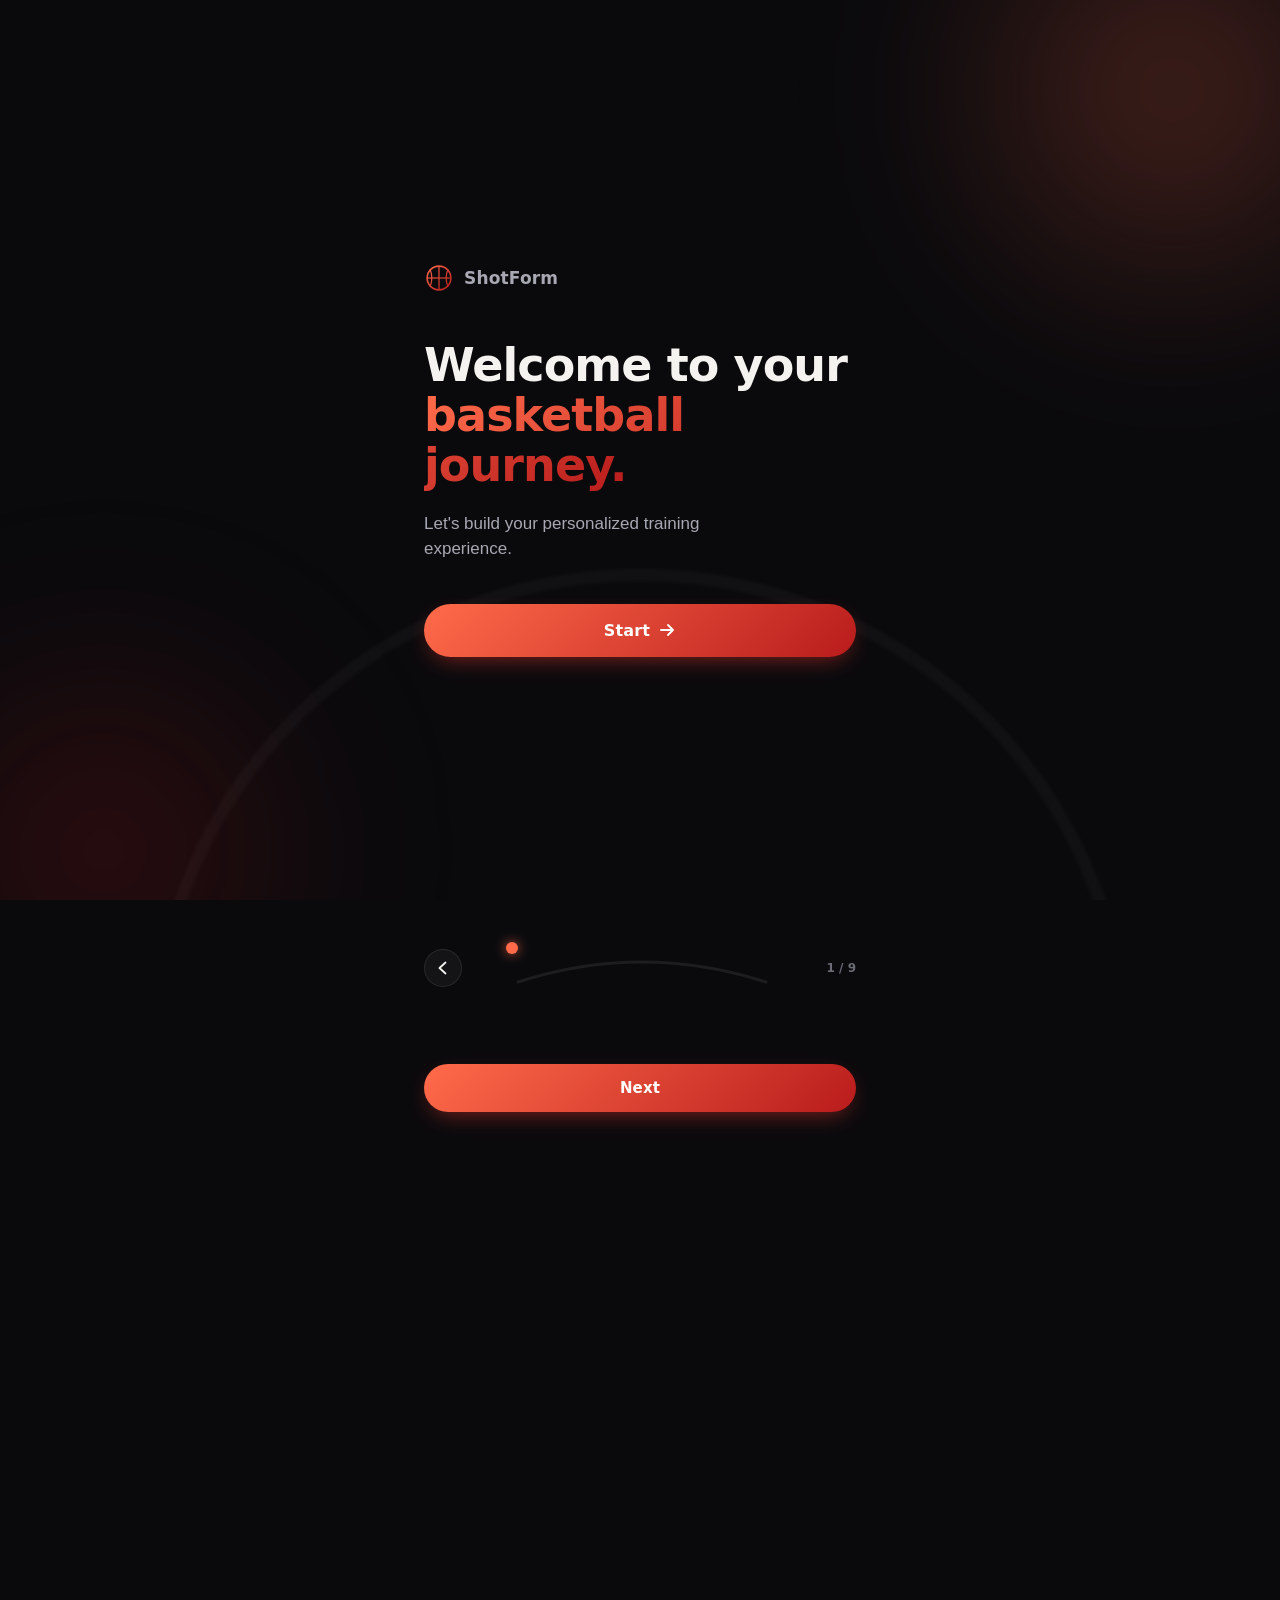
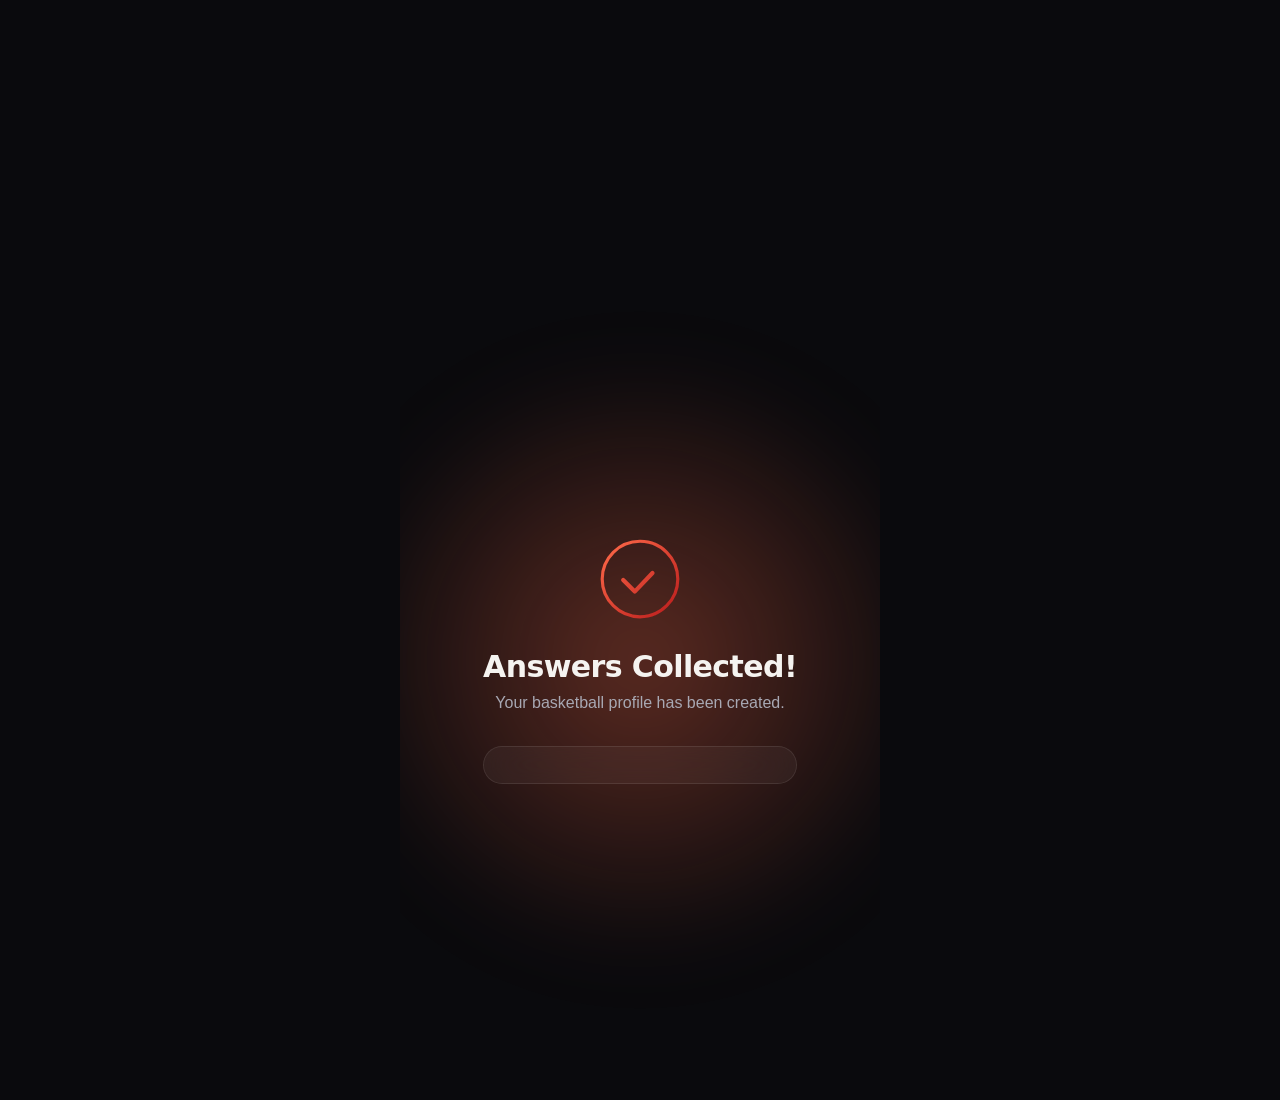
==== index.html @ 910b42f4 "Update index.html" ====
<!DOCTYPE html>
<html lang="en">
<head>
  <meta charset="UTF-8" />
  <meta name="viewport" content="width=device-width, initial-scale=1.0, viewport-fit=cover, maximum-scale=1" />
  <title>ShotForm — Basketball Training Onboarding</title>
  <meta name="description" content="Build your personalized basketball training profile." />

  <!-- PWA -->
  <meta name="theme-color" content="#0A0A0D" />
  <meta name="apple-mobile-web-app-capable" content="yes" />
  <meta name="apple-mobile-web-app-status-bar-style" content="black-translucent" />
  <meta name="apple-mobile-web-app-title" content="ShotForm" />
  <link rel="manifest" href="manifest.json" />
  <link rel="apple-touch-icon" href="assets/icon-192.png" />
  <link rel="icon" href="assets/icon-192.png" />

  <link rel="stylesheet" href="styles.css" />
</head>
<body>

  <!-- Ambient animated gradient backdrop, sits behind everything -->
  <div class="backdrop" aria-hidden="true">
    <div class="glow glow--one"></div>
    <div class="glow glow--two"></div>
    <div class="court-lines"></div>
  </div>

  <!-- Initial load animation -->
  <div id="loader" class="loader" role="status" aria-label="Loading">
    <svg class="loader__ball" viewBox="0 0 48 48" fill="none" xmlns="http://www.w3.org/2000/svg">
      <circle cx="24" cy="24" r="20" stroke="url(#loaderGrad)" stroke-width="3"/>
      <path d="M4 24H44" stroke="url(#loaderGrad)" stroke-width="2.5"/>
      <path d="M24 4V44" stroke="url(#loaderGrad)" stroke-width="2.5"/>
      <path d="M8 10C13 15 13 33 8 38" stroke="url(#loaderGrad)" stroke-width="2.5"/>
      <path d="M40 10C35 15 35 33 40 38" stroke="url(#loaderGrad)" stroke-width="2.5"/>
      <defs>
        <linearGradient id="loaderGrad" x1="4" y1="4" x2="44" y2="44" gradientUnits="userSpaceOnUse">
          <stop stop-color="#FF6B4A"/>
          <stop offset="1" stop-color="#B91C1C"/>
        </linearGradient>
      </defs>
    </svg>
  </div>

  <main id="app" class="app" aria-live="polite">

    <!-- ============ SCREEN: WELCOME ============ -->
    <section id="screen-welcome" class="screen screen--welcome is-active" data-screen>
      <div class="screen__inner">
      <div class="welcome__content">
        <div class="brand">
          <span class="brand__mark" aria-hidden="true">
            <svg viewBox="0 0 48 48" fill="none" xmlns="http://www.w3.org/2000/svg">
              <circle cx="24" cy="24" r="19" stroke="url(#brandGrad)" stroke-width="2.5"/>
              <path d="M5 24H43" stroke="url(#brandGrad)" stroke-width="2"/>
              <path d="M24 5V43" stroke="url(#brandGrad)" stroke-width="2"/>
              <path d="M9 10.5C13.5 15.5 13.5 32.5 9 37.5" stroke="url(#brandGrad)" stroke-width="2"/>
              <path d="M39 10.5C34.5 15.5 34.5 32.5 39 37.5" stroke="url(#brandGrad)" stroke-width="2"/>
              <defs>
                <linearGradient id="brandGrad" x1="5" y1="5" x2="43" y2="43" gradientUnits="userSpaceOnUse">
                  <stop stop-color="#FF6B4A"/>
                  <stop offset="1" stop-color="#B91C1C"/>
                </linearGradient>
              </defs>
            </svg>
          </span>
          <span class="brand__name">ShotForm</span>
        </div>

        <h1 class="welcome__title" tabindex="-1">
          Welcome to your<br /><span class="text-gradient">basketball journey.</span>
        </h1>
        <p class="welcome__subtitle">
          Let's build your personalized training experience.
        </p>

        <button id="btn-start" class="btn btn--primary btn--large" type="button">
          <span>Start</span>
          <svg width="18" height="18" viewBox="0 0 18 18" fill="none" aria-hidden="true">
            <path d="M3 9H15M15 9L10 4M15 9L10 14" stroke="currentColor" stroke-width="1.8" stroke-linecap="round" stroke-linejoin="round"/>
          </svg>
        </button>
      </div>
      </div>
    </section>

    <!-- ============ SCREEN: QUIZ ============ -->
    <section id="screen-quiz" class="screen screen--quiz" data-screen hidden>
      <div class="screen__inner">

      <header class="quiz__header">
        <button id="btn-back" class="icon-btn" type="button" aria-label="Go back">
          <svg width="20" height="20" viewBox="0 0 20 20" fill="none" aria-hidden="true">
            <path d="M12.5 15.5L6.5 10L12.5 4.5" stroke="currentColor" stroke-width="1.8" stroke-linecap="round" stroke-linejoin="round"/>
          </svg>
        </button>

        <!-- Signature progress element: shot-arc trajectory that fills as you advance -->
        <div class="arc-progress" aria-hidden="true">
          <svg viewBox="0 0 260 40" class="arc-progress__svg">
            <path id="arcTrack" d="M6 34 Q130 -6 254 34" fill="none" stroke="rgba(255,255,255,0.08)" stroke-width="3" stroke-linecap="round"/>
            <path id="arcFill" d="M6 34 Q130 -6 254 34" fill="none" stroke="url(#arcGrad)" stroke-width="3" stroke-linecap="round"/>
            <circle id="arcBall" r="6" fill="url(#arcGrad)"/>
            <defs>
              <linearGradient id="arcGrad" x1="0" y1="0" x2="260" y2="0" gradientUnits="userSpaceOnUse">
                <stop stop-color="#FF6B4A"/>
                <stop offset="1" stop-color="#B91C1C"/>
              </linearGradient>
            </defs>
          </svg>
        </div>

        <span id="progress-label" class="quiz__step-label">1 / 9</span>
      </header>

      <div id="quiz-body" class="quiz__body">
        <!-- Questions are rendered here by script.js -->
      </div>

      <footer class="quiz__footer">
        <p id="error-message" class="error-message" role="alert" hidden></p>
        <button id="btn-next" class="btn btn--primary btn--full" type="button">
          <span>Next</span>
        </button>
      </footer>
      </div>
    </section>

    <!-- ============ SCREEN: COMPLETE ============ -->
    <section id="screen-complete" class="screen screen--complete" data-screen hidden>
      <div class="complete__glow" aria-hidden="true"></div>
      <canvas id="confetti-canvas" class="confetti-canvas" aria-hidden="true"></canvas>

      <div class="screen__inner screen__inner--center">
      <div class="complete__content">
        <div class="check-wrap">
          <svg class="check-svg" viewBox="0 0 80 80" fill="none" xmlns="http://www.w3.org/2000/svg">
            <circle class="check-circle" cx="40" cy="40" r="36" stroke="url(#checkGrad)" stroke-width="3"/>
            <path class="check-mark" d="M24 41L35 52L57 29" stroke="url(#checkGrad)" stroke-width="4" stroke-linecap="round" stroke-linejoin="round"/>
            <defs>
              <linearGradient id="checkGrad" x1="4" y1="4" x2="76" y2="76" gradientUnits="userSpaceOnUse">
                <stop stop-color="#FF6B4A"/>
                <stop offset="1" stop-color="#B91C1C"/>
              </linearGradient>
            </defs>
          </svg>
        </div>

        <h1 class="complete__title" tabindex="-1">Answers Collected!</h1>
        <p class="complete__subtitle">Your basketball profile has been created.</p>

        <div id="profile-summary" class="profile-summary"></div>
      </div>
      </div>
    </section>

  </main>

  <script src="script.js"></script>
</body>
</html>
---- styles.css ----
/* ==========================================================================
   SHOTFORM — DESIGN TOKENS
   ========================================================================== */
:root {
  /* Color */
  --bg: #0A0A0D;
  --bg-elevated: #131316;
  --surface: rgba(255, 255, 255, 0.045);
  --surface-strong: rgba(255, 255, 255, 0.08);
  --border: rgba(255, 255, 255, 0.09);
  --border-strong: rgba(255, 255, 255, 0.16);

  --ember: #FF6B4A;
  --ember-deep: #B91C1C;
  --ember-bright: #FF3B30;
  --court: #E8A33D;

  --text-primary: #F5F3F0;
  --text-secondary: #A8A8B3;
  --text-tertiary: #6C6C76;

  --danger: #FF6B6B;
  --success: #3DDC97;

  --grad-ember: linear-gradient(135deg, var(--ember) 0%, var(--ember-deep) 100%);
  --grad-ember-soft: linear-gradient(135deg, rgba(255,107,74,0.18) 0%, rgba(185,28,28,0.12) 100%);

  /* Type */
  --font-display: "Sora", "Avenir Next", "Segoe UI", system-ui, -apple-system, sans-serif;
  --font-body: -apple-system, BlinkMacSystemFont, "Segoe UI", Roboto, Helvetica, Arial, sans-serif;

  /* Layout */
  --radius-sm: 12px;
  --radius-md: 18px;
  --radius-lg: 26px;
  --radius-full: 999px;
  --max-width: 480px;

  /* Motion */
  --ease-out: cubic-bezier(0.16, 1, 0.3, 1);
  --ease-in-out: cubic-bezier(0.65, 0, 0.35, 1);
  --dur-fast: 180ms;
  --dur-med: 360ms;
  --dur-slow: 620ms;
}

@font-face {
  font-family: "Sora";
  src: local("Sora");
  font-display: swap;
}

/* ==========================================================================
   RESET
   ========================================================================== */
* { margin: 0; padding: 0; box-sizing: border-box; -webkit-tap-highlight-color: transparent; }

html, body {
  height: 100%;
  overscroll-behavior-y: none;
}

body {
  background: var(--bg);
  color: var(--text-primary);
  font-family: var(--font-body);
  min-height: 100vh;
  min-height: 100dvh;
  overflow-x: hidden;
  -webkit-font-smoothing: antialiased;
  text-rendering: optimizeLegibility;
}

button {
  font-family: inherit;
  border: none;
  background: none;
  color: inherit;
  cursor: pointer;
}

input, select, textarea {
  font-family: inherit;
  color: inherit;
}

h1, h2, h3 { font-family: var(--font-display); font-weight: 700; letter-spacing: -0.02em; }

::selection { background: var(--ember); color: #fff; }

:focus-visible {
  outline: 2px solid var(--ember);
  outline-offset: 3px;
  border-radius: 8px;
}

/* ==========================================================================
   AMBIENT BACKDROP
   ========================================================================== */
.backdrop {
  position: fixed;
  inset: 0;
  z-index: 0;
  overflow: hidden;
  pointer-events: none;
}

.glow {
  position: absolute;
  border-radius: 50%;
  filter: blur(90px);
  opacity: 0.55;
  will-change: transform;
}

.glow--one {
  width: 60vh;
  height: 60vh;
  top: -20vh;
  right: -18vh;
  background: radial-gradient(circle, rgba(255,107,74,0.55) 0%, rgba(255,107,74,0) 70%);
  animation: drift-one 16s var(--ease-in-out) infinite alternate;
}

.glow--two {
  width: 55vh;
  height: 55vh;
  bottom: -22vh;
  left: -16vh;
  background: radial-gradient(circle, rgba(185,28,28,0.5) 0%, rgba(185,28,28,0) 70%);
  animation: drift-two 19s var(--ease-in-out) infinite alternate;
}

@keyframes drift-one {
  from { transform: translate(0, 0) scale(1); }
  to   { transform: translate(-6%, 8%) scale(1.12); }
}
@keyframes drift-two {
  from { transform: translate(0, 0) scale(1); }
  to   { transform: translate(8%, -6%) scale(1.08); }
}

/* faint court arc line etched into the backdrop, for texture */
.court-lines {
  position: absolute;
  inset: 0;
  background:
    radial-gradient(circle at 50% 118%, transparent 0%, transparent 38.5%, rgba(255,255,255,0.05) 39%, rgba(255,255,255,0.05) 39.6%, transparent 40%);
  opacity: 0.6;
}

@media (prefers-reduced-motion: reduce) {
  .glow--one, .glow--two { animation: none; }
}

/* ==========================================================================
   LOADER
   ========================================================================== */
.loader {
  position: fixed;
  inset: 0;
  z-index: 100;
  display: flex;
  align-items: center;
  justify-content: center;
  background: var(--bg);
  transition: opacity var(--dur-slow) var(--ease-out), visibility var(--dur-slow);
}

.loader.is-hidden {
  opacity: 0;
  visibility: hidden;
  pointer-events: none;
}

.loader__ball {
  width: 44px;
  height: 44px;
  animation: spin-bounce 1.1s var(--ease-in-out) infinite;
}

@keyframes spin-bounce {
  0%   { transform: rotate(0deg) scale(1); }
  50%  { transform: rotate(180deg) scale(0.85); }
  100% { transform: rotate(360deg) scale(1); }
}

/* ==========================================================================
   APP SHELL / SCREENS
   ========================================================================== */
.app {
  position: relative;
  z-index: 1;
  min-height: 100vh;
  min-height: 100dvh;
  display: flex;
  flex-direction: column;
}

.screen {
  min-height: 100vh;
  min-height: 100dvh;
  width: 100%;
  max-width: var(--max-width);
  margin: 0 auto;
  display: flex;
  flex-direction: column;
  padding: max(28px, env(safe-area-inset-top)) 24px max(28px, env(safe-area-inset-bottom));
}

/* ==========================================================================
   WELCOME SCREEN
   ========================================================================== */
.screen--welcome {
  justify-content: center;
  align-items: stretch;
}

.welcome__content {
  display: flex;
  flex-direction: column;
  align-items: flex-start;
  gap: 18px;
}

.brand {
  display: flex;
  align-items: center;
  gap: 10px;
  margin-bottom: 28px;
  opacity: 0;
  animation: fade-in-up var(--dur-slow) var(--ease-out) 80ms forwards;
}

.brand__mark { width: 30px; height: 30px; display: block; }
.brand__mark svg { width: 100%; height: 100%; }

.brand__name {
  font-family: var(--font-display);
  font-weight: 700;
  font-size: 17px;
  letter-spacing: 0.01em;
  color: var(--text-secondary);
}

.welcome__title {
  font-size: clamp(34px, 9vw, 46px);
  line-height: 1.08;
  opacity: 0;
  animation: fade-in-up var(--dur-slow) var(--ease-out) 220ms forwards;
}

.text-gradient {
  background: var(--grad-ember);
  -webkit-background-clip: text;
  background-clip: text;
  color: transparent;
}

.welcome__subtitle {
  font-size: 17px;
  line-height: 1.5;
  color: var(--text-secondary);
  max-width: 34ch;
  opacity: 0;
  animation: fade-in-up var(--dur-slow) var(--ease-out) 380ms forwards;
}

.welcome__content .btn--large {
  margin-top: 22px;
  opacity: 0;
  animation: slide-up-in var(--dur-slow) var(--ease-out) 560ms forwards;
}

@keyframes fade-in-up {
  from { opacity: 0; transform: translateY(14px); }
  to   { opacity: 1; transform: translateY(0); }
}

@keyframes slide-up-in {
  from { opacity: 0; transform: translateY(28px); }
  to   { opacity: 1; transform: translateY(0); }
}

/* ==========================================================================
   BUTTONS
   ========================================================================== */
.btn {
  display: inline-flex;
  align-items: center;
  justify-content: center;
  gap: 8px;
  font-family: var(--font-display);
  font-weight: 600;
  font-size: 15px;
  letter-spacing: 0.01em;
  padding: 15px 22px;
  border-radius: var(--radius-full);
  transition: transform var(--dur-fast) var(--ease-out), box-shadow var(--dur-fast) var(--ease-out), opacity var(--dur-fast);
  user-select: none;
  -webkit-user-select: none;
}

.btn:active { transform: scale(0.96); }

.btn--primary {
  background: var(--grad-ember);
  color: #fff;
  box-shadow: 0 8px 24px -8px rgba(255, 59, 48, 0.55);
}

.btn--primary:hover { box-shadow: 0 10px 30px -6px rgba(255, 59, 48, 0.7); }

.btn--primary:disabled {
  opacity: 0.4;
  box-shadow: none;
  pointer-events: none;
}

.btn--large { width: 100%; padding: 17px 24px; font-size: 16px; }
.btn--full { width: 100%; }

.icon-btn {
  width: 38px;
  height: 38px;
  border-radius: var(--radius-full);
  background: var(--surface);
  border: 1px solid var(--border);
  display: flex;
  align-items: center;
  justify-content: center;
  color: var(--text-primary);
  transition: background var(--dur-fast), transform var(--dur-fast), opacity var(--dur-fast);
  flex-shrink: 0;
}

.icon-btn:active { transform: scale(0.9); }
.icon-btn:hover { background: var(--surface-strong); }

.icon-btn:disabled { opacity: 0; pointer-events: none; }

/* ==========================================================================
   QUIZ HEADER + SIGNATURE ARC PROGRESS
   ========================================================================== */
.quiz__header {
  display: flex;
  align-items: center;
  gap: 14px;
  margin-bottom: 8px;
}

.arc-progress { flex: 1; height: 40px; }
.arc-progress__svg { width: 100%; height: 100%; overflow: visible; }

#arcFill {
  stroke-dasharray: 300;
  stroke-dashoffset: 300;
  transition: stroke-dashoffset var(--dur-slow) var(--ease-in-out);
}

#arcBall {
  transition: transform var(--dur-slow) var(--ease-in-out);
  filter: drop-shadow(0 0 6px rgba(255, 107, 74, 0.8));
}

.quiz__step-label {
  font-family: var(--font-display);
  font-size: 12px;
  font-weight: 600;
  color: var(--text-tertiary);
  white-space: nowrap;
  min-width: 34px;
  text-align: right;
}

/* ==========================================================================
   QUIZ BODY / QUESTIONS
   ========================================================================== */
.quiz__body {
  flex: 1;
  display: flex;
  flex-direction: column;
  justify-content: center;
  padding: 20px 0 40px;
  position: relative;
}

.question {
  display: flex;
  flex-direction: column;
  gap: 22px;
}

.question.is-entering { animation: q-in var(--dur-med) var(--ease-out) forwards; }
.question.is-leaving-back { animation: q-out-right var(--dur-fast) var(--ease-in-out) forwards; }
.question.is-leaving-forward { animation: q-out-left var(--dur-fast) var(--ease-in-out) forwards; }
.question.is-entering-back { animation: q-in-back var(--dur-med) var(--ease-out) forwards; }

@keyframes q-in {
  from { opacity: 0; transform: translateX(28px); }
  to   { opacity: 1; transform: translateX(0); }
}
@keyframes q-in-back {
  from { opacity: 0; transform: translateX(-28px); }
  to   { opacity: 1; transform: translateX(0); }
}
@keyframes q-out-left {
  from { opacity: 1; transform: translateX(0); }
  to   { opacity: 0; transform: translateX(-28px); }
}
@keyframes q-out-right {
  from { opacity: 1; transform: translateX(0); }
  to   { opacity: 0; transform: translateX(28px); }
}

.question__eyebrow {
  font-family: var(--font-display);
  font-size: 12px;
  font-weight: 700;
  letter-spacing: 0.12em;
  text-transform: uppercase;
  color: var(--ember);
}

.question__title {
  font-size: clamp(24px, 6.5vw, 30px);
  line-height: 1.18;
}

.question__hint {
  font-size: 14px;
  color: var(--text-tertiary);
  margin-top: -12px;
}

/* ==========================================================================
   GLASS INPUT CARDS
   ========================================================================== */
.field {
  background: var(--surface);
  border: 1px solid var(--border);
  backdrop-filter: blur(20px);
  -webkit-backdrop-filter: blur(20px);
  border-radius: var(--radius-md);
  padding: 4px;
  transition: border-color var(--dur-fast), background var(--dur-fast);
}

.field:focus-within {
  border-color: var(--ember);
  background: var(--surface-strong);
}

.field input[type="text"],
.field input[type="number"] {
  width: 100%;
  background: transparent;
  border: none;
  outline: none;
  padding: 16px 16px;
  font-size: 18px;
  font-family: var(--font-display);
  font-weight: 600;
  color: var(--text-primary);
}

.field input::placeholder { color: var(--text-tertiary); font-weight: 500; }

/* Compound field (height ft/in, weight number+unit) */
.field-row { display: flex; gap: 12px; }
.field-row .field { flex: 1; }

.field-row .field input { text-align: center; }

.field__suffix {
  display: flex;
  align-items: center;
  justify-content: center;
  color: var(--text-tertiary);
  font-size: 13px;
  padding-right: 14px;
  font-weight: 600;
}

.field--with-suffix { display: flex; align-items: center; }
.field--with-suffix input { flex: 1; }

/* Unit toggle (lbs / kg) */
.toggle-group {
  display: flex;
  background: var(--surface);
  border: 1px solid var(--border);
  border-radius: var(--radius-full);
  padding: 4px;
  gap: 4px;
}

.toggle-group__opt {
  flex: 1;
  text-align: center;
  padding: 10px 14px;
  border-radius: var(--radius-full);
  font-size: 14px;
  font-weight: 600;
  font-family: var(--font-display);
  color: var(--text-secondary);
  transition: background var(--dur-fast), color var(--dur-fast);
}

.toggle-group__opt.is-active {
  background: var(--grad-ember);
  color: #fff;
}

/* ==========================================================================
   OPTION GRID (single / multi select choice buttons)
   ========================================================================== */
.option-grid {
  display: grid;
  grid-template-columns: repeat(2, 1fr);
  gap: 10px;
}

.option-grid.is-list { grid-template-columns: 1fr; }

.option {
  position: relative;
  display: flex;
  align-items: center;
  justify-content: space-between;
  gap: 10px;
  background: var(--surface);
  border: 1px solid var(--border);
  backdrop-filter: blur(20px);
  -webkit-backdrop-filter: blur(20px);
  border-radius: var(--radius-sm);
  padding: 15px 16px;
  font-size: 15px;
  font-weight: 600;
  font-family: var(--font-display);
  color: var(--text-primary);
  text-align: left;
  transition: transform var(--dur-fast) var(--ease-out), border-color var(--dur-fast), background var(--dur-fast);
}

.option:active { transform: scale(0.97); }

.option.is-selected {
  border-color: var(--ember);
  background: var(--grad-ember-soft);
}

.option__check {
  width: 20px;
  height: 20px;
  border-radius: 6px;
  border: 1.5px solid var(--border-strong);
  flex-shrink: 0;
  display: flex;
  align-items: center;
  justify-content: center;
  transition: border-color var(--dur-fast), background var(--dur-fast);
}

.option.is-selected .option__check {
  background: var(--grad-ember);
  border-color: transparent;
}

.option__check svg {
  width: 12px;
  height: 12px;
  opacity: 0;
  transform: scale(0.5);
  transition: opacity var(--dur-fast), transform var(--dur-fast);
}

.option.is-selected .option__check svg { opacity: 1; transform: scale(1); }

/* radio-style circular check for single-select */
.option-grid.is-radio .option__check { border-radius: var(--radius-full); }

/* Days-of-week calendar picker */
.days-grid {
  display: grid;
  grid-template-columns: repeat(7, 1fr);
  gap: 8px;
}

.day-pill {
  aspect-ratio: 1;
  display: flex;
  align-items: center;
  justify-content: center;
  flex-direction: column;
  gap: 2px;
  background: var(--surface);
  border: 1px solid var(--border);
  border-radius: var(--radius-sm);
  font-family: var(--font-display);
  font-weight: 700;
  font-size: 13px;
  color: var(--text-secondary);
  transition: transform var(--dur-fast) var(--ease-out), border-color var(--dur-fast), background var(--dur-fast), color var(--dur-fast);
}

.day-pill:active { transform: scale(0.92); }

.day-pill.is-selected {
  background: var(--grad-ember);
  border-color: transparent;
  color: #fff;
}

.day-pill__dot {
  width: 4px;
  height: 4px;
  border-radius: 50%;
  background: currentColor;
  opacity: 0.5;
}

.day-pill.is-selected .day-pill__dot { opacity: 1; }

/* ==========================================================================
   FOOTER / ERRORS
   ========================================================================== */
.quiz__footer {
  padding-top: 8px;
  display: flex;
  flex-direction: column;
  gap: 12px;
}

.error-message {
  color: var(--danger);
  font-size: 13.5px;
  font-weight: 600;
  text-align: center;
  animation: shake 320ms var(--ease-in-out);
}

@keyframes shake {
  0%, 100% { transform: translateX(0); }
  20% { transform: translateX(-6px); }
  40% { transform: translateX(6px); }
  60% { transform: translateX(-4px); }
  80% { transform: translateX(4px); }
}

/* ==========================================================================
   COMPLETE SCREEN
   ========================================================================== */
.screen--complete {
  justify-content: center;
  align-items: center;
  text-align: center;
  position: relative;
  overflow: hidden;
}

.complete__glow {
  position: absolute;
  width: 70vh;
  height: 70vh;
  border-radius: 50%;
  background: radial-gradient(circle, rgba(255,107,74,0.35) 0%, rgba(255,107,74,0) 68%);
  filter: blur(40px);
  animation: pulse-glow 2.6s var(--ease-in-out) infinite;
  pointer-events: none;
}

@keyframes pulse-glow {
  0%, 100% { transform: scale(1); opacity: 0.7; }
  50% { transform: scale(1.15); opacity: 1; }
}

.confetti-canvas {
  position: absolute;
  inset: 0;
  width: 100%;
  height: 100%;
  pointer-events: none;
}

.complete__content {
  position: relative;
  z-index: 2;
  display: flex;
  flex-direction: column;
  align-items: center;
  gap: 10px;
  max-width: 380px;
}

.check-wrap { margin-bottom: 14px; }

.check-svg { width: 84px; height: 84px; }

.check-circle {
  stroke-dasharray: 226;
  stroke-dashoffset: 226;
  animation: draw-circle 700ms var(--ease-out) forwards;
}

.check-mark {
  stroke-dasharray: 40;
  stroke-dashoffset: 40;
  animation: draw-check 420ms var(--ease-out) 620ms forwards;
}

@keyframes draw-circle {
  to { stroke-dashoffset: 0; }
}
@keyframes draw-check {
  to { stroke-dashoffset: 0; }
}

.complete__title {
  font-size: 30px;
  opacity: 0;
  animation: fade-in-up var(--dur-med) var(--ease-out) 900ms forwards;
}

.complete__subtitle {
  font-size: 16px;
  color: var(--text-secondary);
  opacity: 0;
  animation: fade-in-up var(--dur-med) var(--ease-out) 1020ms forwards;
}

.profile-summary {
  margin-top: 24px;
  width: 100%;
  background: var(--surface);
  border: 1px solid var(--border);
  backdrop-filter: blur(20px);
  -webkit-backdrop-filter: blur(20px);
  border-radius: var(--radius-lg);
  padding: 18px 20px;
  display: flex;
  flex-direction: column;
  gap: 10px;
  text-align: left;
  opacity: 0;
  animation: fade-in-up var(--dur-med) var(--ease-out) 1140ms forwards;
}

.profile-summary__row {
  display: flex;
  justify-content: space-between;
  align-items: baseline;
  gap: 12px;
  font-size: 13.5px;
  padding: 6px 0;
  border-bottom: 1px solid var(--border);
}

.profile-summary__row:last-child { border-bottom: none; }

.profile-summary__label {
  color: var(--text-tertiary);
  font-weight: 600;
  flex-shrink: 0;
}

.profile-summary__value {
  color: var(--text-primary);
  font-weight: 600;
  text-align: right;
}

/* ==========================================================================
   RESPONSIVE
   ========================================================================== */
@media (min-width: 560px) {
  .screen { padding-top: 48px; }
  .welcome__content { gap: 20px; }
}

@media (max-height: 680px) {
  .quiz__body { padding: 12px 0 24px; }
  .question { gap: 16px; }
}

@media (prefers-reduced-motion: reduce) {
  *, *::before, *::after {
    animation-duration: 0.001ms !important;
    animation-iteration-count: 1 !important;
    transition-duration: 0.001ms !important;
  }
}
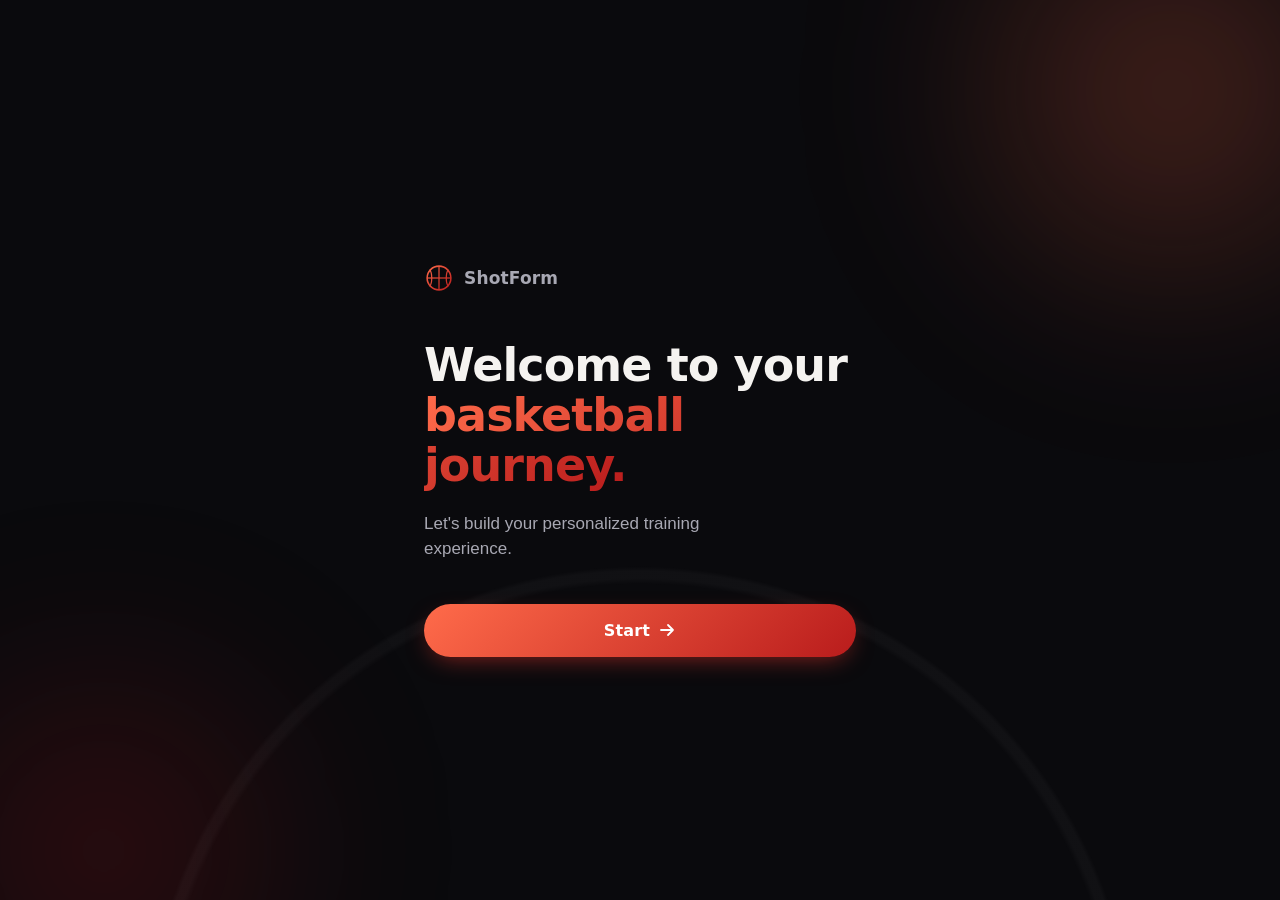
==== commit 58d817f6: "Update index.html" ====
--- a/index.html
+++ b/index.html
@@ -3,7 +3,7 @@
 <head>
   <meta charset="UTF-8" />
   <meta name="viewport" content="width=device-width, initial-scale=1.0, viewport-fit=cover, maximum-scale=1" />
-  <title>ShotForm — Basketball Training Onboarding</title>
+  <title>Elevate - Onboarding</title>
   <meta name="description" content="Build your personalized basketball training profile." />
 
   <!-- PWA -->
--- a/styles.css
+++ b/styles.css
@@ -57,16 +57,16 @@
 
 html, body {
   height: 100%;
-  overscroll-behavior-y: none;
+  overflow: hidden;
+  overscroll-behavior: none;
 }
 
 body {
   background: var(--bg);
   color: var(--text-primary);
   font-family: var(--font-body);
-  min-height: 100vh;
-  min-height: 100dvh;
-  overflow-x: hidden;
+  height: 100vh;
+  height: 100dvh;
   -webkit-font-smoothing: antialiased;
   text-rendering: optimizeLegibility;
 }
@@ -189,29 +189,71 @@
    APP SHELL / SCREENS
    ========================================================================== */
 .app {
-  position: relative;
+  position: fixed;
+  inset: 0;
   z-index: 1;
-  min-height: 100vh;
-  min-height: 100dvh;
+  overflow: hidden;
+}
+
+/* Each screen is a discrete, full-viewport page. Only the active one is
+   interactive; screens crossfade/slide between one another rather than the
+   document scrolling from one to the next. If a screen's own content is
+   taller than the viewport, that screen scrolls internally. */
+.screen {
+  position: absolute;
+  inset: 0;
+  overflow-y: auto;
+  -webkit-overflow-scrolling: touch;
   display: flex;
   flex-direction: column;
-}
-
-.screen {
-  min-height: 100vh;
-  min-height: 100dvh;
+  padding: max(28px, env(safe-area-inset-top)) 0 max(28px, env(safe-area-inset-bottom));
+  opacity: 0;
+  visibility: hidden;
+  pointer-events: none;
+}
+
+.screen.is-active {
+  opacity: 1;
+  visibility: visible;
+  pointer-events: auto;
+}
+
+.screen.is-page-entering { animation: page-in var(--dur-slow) var(--ease-out) forwards; }
+.screen.is-page-leaving { animation: page-out var(--dur-med) var(--ease-in-out) forwards; pointer-events: none; }
+
+@keyframes page-in {
+  from { opacity: 0; transform: translateY(16px) scale(0.99); }
+  to   { opacity: 1; transform: translateY(0) scale(1); }
+}
+@keyframes page-out {
+  from { opacity: 1; transform: translateY(0) scale(1); }
+  to   { opacity: 0; transform: translateY(-12px) scale(0.99); }
+}
+
+/* Centered, max-width column that holds each screen's actual content.
+   Kept separate from .screen so full-bleed decoration (confetti canvas,
+   completion glow) can still span the entire screen. */
+.screen__inner {
+  flex: 1;
+  display: flex;
+  flex-direction: column;
   width: 100%;
   max-width: var(--max-width);
+  min-height: 100%;
   margin: 0 auto;
-  display: flex;
-  flex-direction: column;
-  padding: max(28px, env(safe-area-inset-top)) 24px max(28px, env(safe-area-inset-bottom));
+  padding: 0 24px;
+}
+
+.screen__inner--center {
+  justify-content: center;
+  align-items: center;
+  text-align: center;
 }
 
 /* ==========================================================================
    WELCOME SCREEN
    ========================================================================== */
-.screen--welcome {
+.screen--welcome .screen__inner {
   justify-content: center;
   align-items: stretch;
 }
@@ -510,6 +552,104 @@
 .toggle-group__opt.is-active {
   background: var(--grad-ember);
   color: #fff;
+}
+
+/* ==========================================================================
+   SLIDER FIELD (e.g. age)
+   ========================================================================== */
+.slider-field {
+  display: flex;
+  flex-direction: column;
+  gap: 8px;
+  padding: 6px 2px 2px;
+}
+
+.slider-field__value {
+  font-family: var(--font-display);
+  font-weight: 700;
+  font-size: 58px;
+  line-height: 1;
+  text-align: center;
+  background: var(--grad-ember);
+  -webkit-background-clip: text;
+  background-clip: text;
+  color: transparent;
+  transition: transform var(--dur-fast) var(--ease-out);
+}
+
+.slider-field__value.is-pulsing { transform: scale(1.1); }
+
+.slider-field__track-wrap { padding: 18px 2px 4px; }
+
+input[type="range"].slider {
+  -webkit-appearance: none;
+  appearance: none;
+  width: 100%;
+  height: 8px;
+  border-radius: var(--radius-full);
+  background: linear-gradient(
+    to right,
+    var(--ember) 0%,
+    var(--ember) var(--fill, 50%),
+    var(--surface-strong) var(--fill, 50%),
+    var(--surface-strong) 100%
+  );
+  outline: none;
+  cursor: pointer;
+  touch-action: pan-y;
+}
+
+input[type="range"].slider:focus-visible {
+  outline: 2px solid var(--ember);
+  outline-offset: 6px;
+}
+
+input[type="range"].slider::-webkit-slider-thumb {
+  -webkit-appearance: none;
+  appearance: none;
+  width: 30px;
+  height: 30px;
+  border-radius: 50%;
+  background: var(--grad-ember);
+  border: 3px solid var(--bg);
+  box-shadow: 0 4px 16px -2px rgba(255, 59, 48, 0.65), 0 0 0 1px var(--border-strong);
+  transition: transform var(--dur-fast) var(--ease-out);
+}
+
+input[type="range"].slider::-webkit-slider-thumb:active { transform: scale(1.18); }
+
+input[type="range"].slider::-moz-range-track {
+  height: 8px;
+  border-radius: var(--radius-full);
+  background: var(--surface-strong);
+}
+
+input[type="range"].slider::-moz-range-progress {
+  height: 8px;
+  border-radius: var(--radius-full);
+  background: var(--grad-ember);
+}
+
+input[type="range"].slider::-moz-range-thumb {
+  width: 30px;
+  height: 30px;
+  border-radius: 50%;
+  background: var(--grad-ember);
+  border: 3px solid var(--bg);
+  box-shadow: 0 4px 16px -2px rgba(255, 59, 48, 0.65);
+  transition: transform var(--dur-fast) var(--ease-out);
+}
+
+input[type="range"].slider::-moz-range-thumb:active { transform: scale(1.18); }
+
+.slider-field__scale {
+  display: flex;
+  justify-content: space-between;
+  font-size: 12px;
+  font-weight: 700;
+  color: var(--text-tertiary);
+  font-family: var(--font-display);
+  padding: 0 1px;
 }
 
 /* ==========================================================================
@@ -652,10 +792,6 @@
    COMPLETE SCREEN
    ========================================================================== */
 .screen--complete {
-  justify-content: center;
-  align-items: center;
-  text-align: center;
-  position: relative;
   overflow: hidden;
 }
 
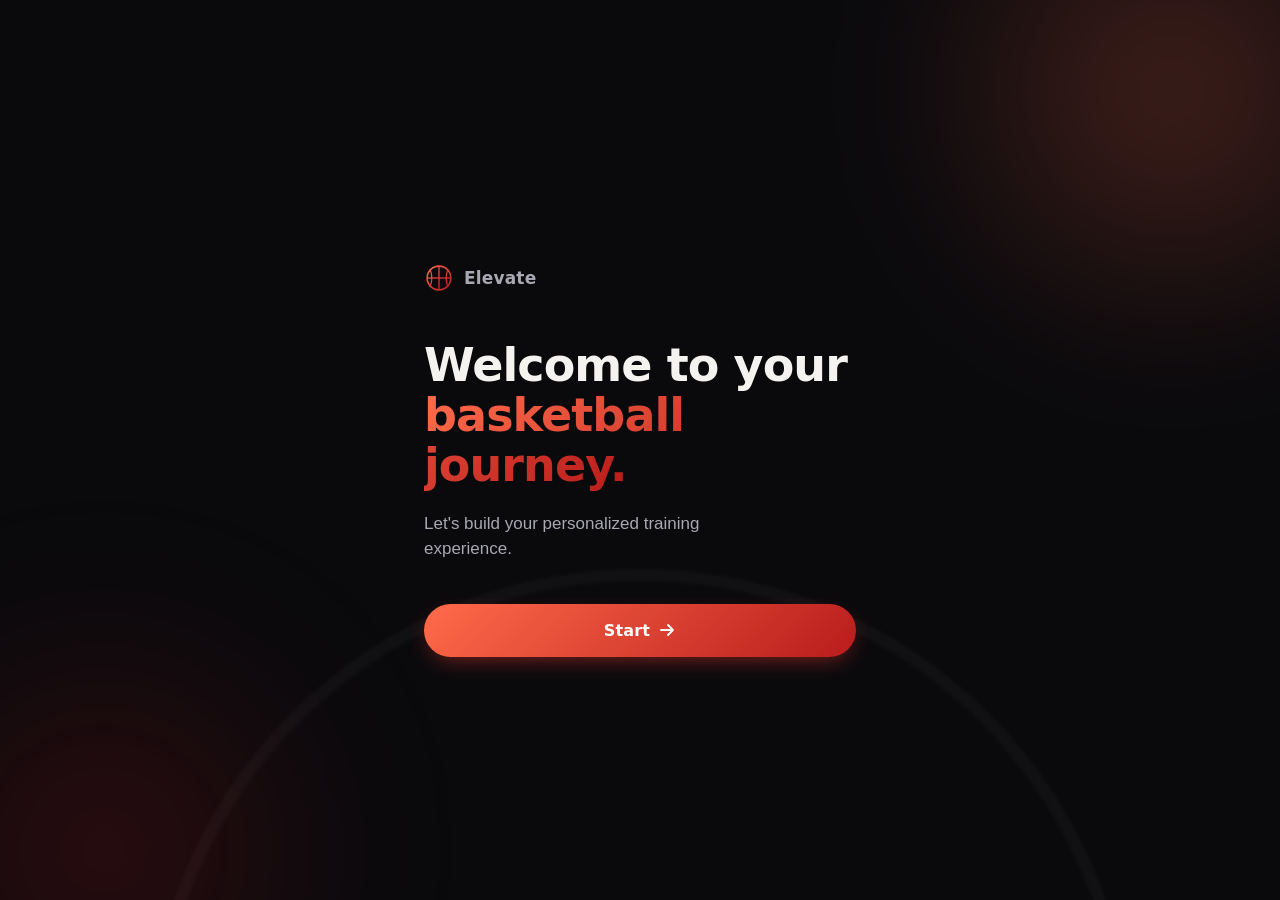
==== commit a9c6b47e: "Update index.html" ====
--- a/index.html
+++ b/index.html
@@ -10,10 +10,10 @@
   <meta name="theme-color" content="#0A0A0D" />
   <meta name="apple-mobile-web-app-capable" content="yes" />
   <meta name="apple-mobile-web-app-status-bar-style" content="black-translucent" />
-  <meta name="apple-mobile-web-app-title" content="ShotForm" />
+  <meta name="apple-mobile-web-app-title" content="Elevate" />
   <link rel="manifest" href="manifest.json" />
-  <link rel="apple-touch-icon" href="assets/icon-192.png" />
-  <link rel="icon" href="assets/icon-192.png" />
+  <link rel="apple-touch-icon" href="assets/Elevate Logo.png" />
+  <link rel="icon" href="assets/Elevate Logo.png" />
 
   <link rel="stylesheet" href="styles.css" />
 </head>
@@ -65,7 +65,7 @@
               </defs>
             </svg>
           </span>
-          <span class="brand__name">ShotForm</span>
+          <span class="brand__name">Elevate</span>
         </div>
 
         <h1 class="welcome__title" tabindex="-1">
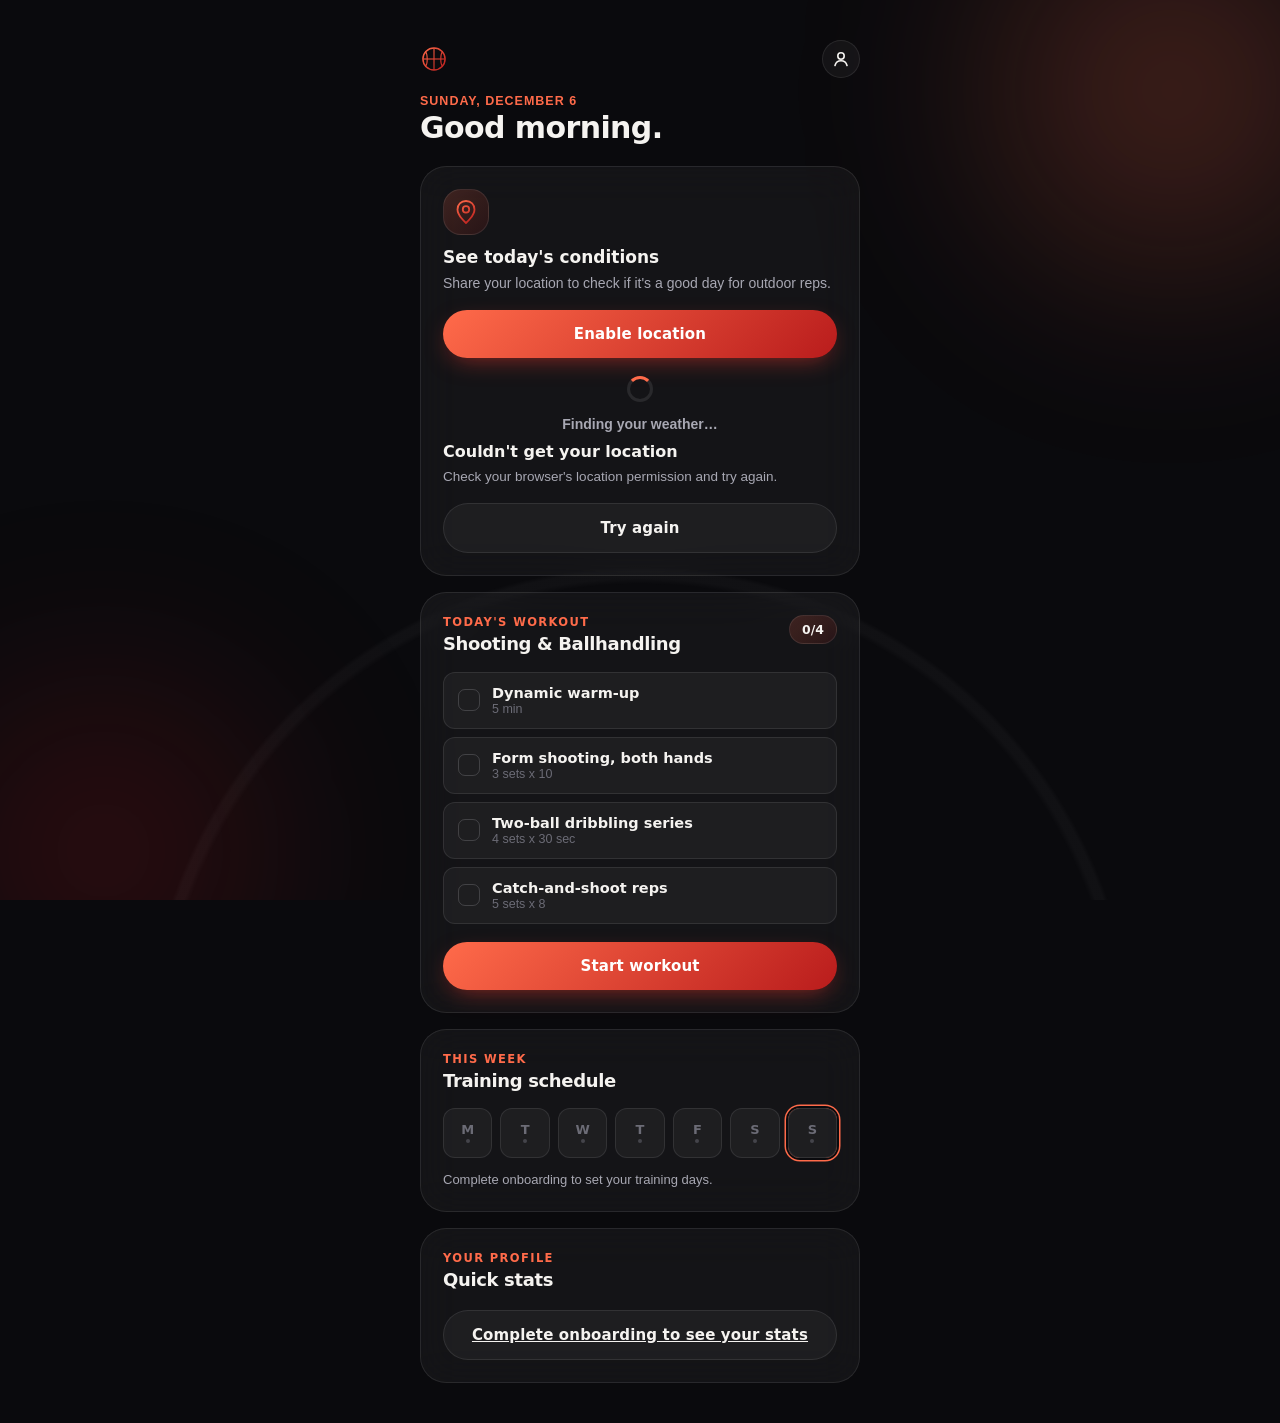
==== commit d715cd3d: "Add files via upload" ====
--- a/index.html
+++ b/index.html
@@ -3,17 +3,15 @@
 <head>
   <meta charset="UTF-8" />
   <meta name="viewport" content="width=device-width, initial-scale=1.0, viewport-fit=cover, maximum-scale=1" />
-  <title>Elevate - Onboarding</title>
-  <meta name="description" content="Build your personalized basketball training profile." />
+  <title>ShotForm — Dashboard</title>
+  <meta name="description" content="Your basketball training dashboard." />
 
-  <!-- PWA -->
   <meta name="theme-color" content="#0A0A0D" />
   <meta name="apple-mobile-web-app-capable" content="yes" />
   <meta name="apple-mobile-web-app-status-bar-style" content="black-translucent" />
-  <meta name="apple-mobile-web-app-title" content="Elevate" />
-  <link rel="manifest" href="manifest.json" />
-  <link rel="apple-touch-icon" href="assets/Elevate Logo.png" />
-  <link rel="icon" href="assets/Elevate Logo.png" />
+  <meta name="apple-mobile-web-app-title" content="ShotForm" />
+  <link rel="apple-touch-icon" href="assets/icon-192.png" />
+  <link rel="icon" href="assets/icon-192.png" />
 
   <link rel="stylesheet" href="styles.css" />
 </head>
@@ -26,132 +24,164 @@
     <div class="court-lines"></div>
   </div>
 
-  <!-- Initial load animation -->
-  <div id="loader" class="loader" role="status" aria-label="Loading">
-    <svg class="loader__ball" viewBox="0 0 48 48" fill="none" xmlns="http://www.w3.org/2000/svg">
-      <circle cx="24" cy="24" r="20" stroke="url(#loaderGrad)" stroke-width="3"/>
-      <path d="M4 24H44" stroke="url(#loaderGrad)" stroke-width="2.5"/>
-      <path d="M24 4V44" stroke="url(#loaderGrad)" stroke-width="2.5"/>
-      <path d="M8 10C13 15 13 33 8 38" stroke="url(#loaderGrad)" stroke-width="2.5"/>
-      <path d="M40 10C35 15 35 33 40 38" stroke="url(#loaderGrad)" stroke-width="2.5"/>
-      <defs>
-        <linearGradient id="loaderGrad" x1="4" y1="4" x2="44" y2="44" gradientUnits="userSpaceOnUse">
-          <stop stop-color="#FF6B4A"/>
-          <stop offset="1" stop-color="#B91C1C"/>
-        </linearGradient>
-      </defs>
-    </svg>
-  </div>
+  <main id="app" class="dashboard">
 
-  <main id="app" class="app" aria-live="polite">
-
-    <!-- ============ SCREEN: WELCOME ============ -->
-    <section id="screen-welcome" class="screen screen--welcome is-active" data-screen>
-      <div class="screen__inner">
-      <div class="welcome__content">
-        <div class="brand">
-          <span class="brand__mark" aria-hidden="true">
-            <svg viewBox="0 0 48 48" fill="none" xmlns="http://www.w3.org/2000/svg">
-              <circle cx="24" cy="24" r="19" stroke="url(#brandGrad)" stroke-width="2.5"/>
-              <path d="M5 24H43" stroke="url(#brandGrad)" stroke-width="2"/>
-              <path d="M24 5V43" stroke="url(#brandGrad)" stroke-width="2"/>
-              <path d="M9 10.5C13.5 15.5 13.5 32.5 9 37.5" stroke="url(#brandGrad)" stroke-width="2"/>
-              <path d="M39 10.5C34.5 15.5 34.5 32.5 39 37.5" stroke="url(#brandGrad)" stroke-width="2"/>
-              <defs>
-                <linearGradient id="brandGrad" x1="5" y1="5" x2="43" y2="43" gradientUnits="userSpaceOnUse">
-                  <stop stop-color="#FF6B4A"/>
-                  <stop offset="1" stop-color="#B91C1C"/>
-                </linearGradient>
-              </defs>
-            </svg>
-          </span>
-          <span class="brand__name">Elevate</span>
-        </div>
-
-        <h1 class="welcome__title" tabindex="-1">
-          Welcome to your<br /><span class="text-gradient">basketball journey.</span>
-        </h1>
-        <p class="welcome__subtitle">
-          Let's build your personalized training experience.
-        </p>
-
-        <button id="btn-start" class="btn btn--primary btn--large" type="button">
-          <span>Start</span>
+    <!-- ============ HEADER ============ -->
+    <header class="dash-header">
+      <div class="dash-header__top">
+        <span class="brand__mark" aria-hidden="true">
+          <svg viewBox="0 0 48 48" fill="none" xmlns="http://www.w3.org/2000/svg">
+            <circle cx="24" cy="24" r="19" stroke="url(#brandGrad)" stroke-width="2.5"/>
+            <path d="M5 24H43" stroke="url(#brandGrad)" stroke-width="2"/>
+            <path d="M24 5V43" stroke="url(#brandGrad)" stroke-width="2"/>
+            <path d="M9 10.5C13.5 15.5 13.5 32.5 9 37.5" stroke="url(#brandGrad)" stroke-width="2"/>
+            <path d="M39 10.5C34.5 15.5 34.5 32.5 39 37.5" stroke="url(#brandGrad)" stroke-width="2"/>
+            <defs>
+              <linearGradient id="brandGrad" x1="5" y1="5" x2="43" y2="43" gradientUnits="userSpaceOnUse">
+                <stop stop-color="#FF6B4A"/>
+                <stop offset="1" stop-color="#B91C1C"/>
+              </linearGradient>
+            </defs>
+          </svg>
+        </span>
+        <button id="btn-profile" class="icon-btn" type="button" aria-label="Profile">
           <svg width="18" height="18" viewBox="0 0 18 18" fill="none" aria-hidden="true">
-            <path d="M3 9H15M15 9L10 4M15 9L10 14" stroke="currentColor" stroke-width="1.8" stroke-linecap="round" stroke-linejoin="round"/>
+            <circle cx="9" cy="6" r="3.2" stroke="currentColor" stroke-width="1.6"/>
+            <path d="M3 15.5C3.8 12.4 6.1 10.8 9 10.8C11.9 10.8 14.2 12.4 15 15.5" stroke="currentColor" stroke-width="1.6" stroke-linecap="round"/>
           </svg>
         </button>
       </div>
-      </div>
-    </section>
 
-    <!-- ============ SCREEN: QUIZ ============ -->
-    <section id="screen-quiz" class="screen screen--quiz" data-screen hidden>
-      <div class="screen__inner">
+      <p id="dash-date" class="dash-header__date"></p>
+      <h1 id="dash-greeting" class="dash-header__greeting">Hey there.</h1>
+    </header>
 
-      <header class="quiz__header">
-        <button id="btn-back" class="icon-btn" type="button" aria-label="Go back">
-          <svg width="20" height="20" viewBox="0 0 20 20" fill="none" aria-hidden="true">
-            <path d="M12.5 15.5L6.5 10L12.5 4.5" stroke="currentColor" stroke-width="1.8" stroke-linecap="round" stroke-linejoin="round"/>
-          </svg>
-        </button>
+    <!-- ============ WEATHER CARD ============ -->
+    <section class="card card--weather" id="weather-card" data-state="prompt">
 
-        <!-- Signature progress element: shot-arc trajectory that fills as you advance -->
-        <div class="arc-progress" aria-hidden="true">
-          <svg viewBox="0 0 260 40" class="arc-progress__svg">
-            <path id="arcTrack" d="M6 34 Q130 -6 254 34" fill="none" stroke="rgba(255,255,255,0.08)" stroke-width="3" stroke-linecap="round"/>
-            <path id="arcFill" d="M6 34 Q130 -6 254 34" fill="none" stroke="url(#arcGrad)" stroke-width="3" stroke-linecap="round"/>
-            <circle id="arcBall" r="6" fill="url(#arcGrad)"/>
+      <!-- state: prompt (no location yet) -->
+      <div class="weather__prompt" data-weather-view="prompt">
+        <div class="weather__prompt-icon" aria-hidden="true">
+          <svg width="26" height="26" viewBox="0 0 26 26" fill="none">
+            <path d="M13 2C8 2 4.5 5.7 4.5 10.4C4.5 16.6 13 24 13 24C13 24 21.5 16.6 21.5 10.4C21.5 5.7 18 2 13 2Z" stroke="url(#pinGrad)" stroke-width="1.8" stroke-linejoin="round"/>
+            <circle cx="13" cy="10.4" r="3.2" stroke="url(#pinGrad)" stroke-width="1.8"/>
             <defs>
-              <linearGradient id="arcGrad" x1="0" y1="0" x2="260" y2="0" gradientUnits="userSpaceOnUse">
+              <linearGradient id="pinGrad" x1="4.5" y1="2" x2="21.5" y2="24" gradientUnits="userSpaceOnUse">
                 <stop stop-color="#FF6B4A"/>
                 <stop offset="1" stop-color="#B91C1C"/>
               </linearGradient>
             </defs>
           </svg>
         </div>
-
-        <span id="progress-label" class="quiz__step-label">1 / 9</span>
-      </header>
-
-      <div id="quiz-body" class="quiz__body">
-        <!-- Questions are rendered here by script.js -->
+        <p class="weather__prompt-title">See today's conditions</p>
+        <p class="weather__prompt-copy">Share your location to check if it's a good day for outdoor reps.</p>
+        <button id="btn-enable-location" class="btn btn--primary btn--full" type="button">
+          <span>Enable location</span>
+        </button>
       </div>
 
-      <footer class="quiz__footer">
-        <p id="error-message" class="error-message" role="alert" hidden></p>
-        <button id="btn-next" class="btn btn--primary btn--full" type="button">
-          <span>Next</span>
+      <!-- state: loading -->
+      <div class="weather__loading" data-weather-view="loading" hidden>
+        <div class="weather__spinner" aria-hidden="true"></div>
+        <p>Finding your weather…</p>
+      </div>
+
+      <!-- state: error -->
+      <div class="weather__error" data-weather-view="error" hidden>
+        <p class="weather__error-title">Couldn't get your location</p>
+        <p class="weather__error-copy" id="weather-error-copy">Check your browser's location permission and try again.</p>
+        <button id="btn-retry-location" class="btn btn--ghost btn--full" type="button">
+          <span>Try again</span>
         </button>
-      </footer>
+      </div>
+
+      <!-- state: ready -->
+      <div class="weather__ready" data-weather-view="ready" hidden>
+        <div class="weather__ready-top">
+          <div>
+            <p class="weather__place" id="weather-place">—</p>
+            <p class="weather__updated" id="weather-updated">Updated just now</p>
+          </div>
+          <button id="btn-refresh-weather" class="icon-btn icon-btn--sm" type="button" aria-label="Refresh weather">
+            <svg width="15" height="15" viewBox="0 0 15 15" fill="none" aria-hidden="true">
+              <path d="M13 7.5A5.5 5.5 0 1 1 11.6 3.9M13 1.5V5H9.6" stroke="currentColor" stroke-width="1.4" stroke-linecap="round" stroke-linejoin="round"/>
+            </svg>
+          </button>
+        </div>
+
+        <div class="weather__main">
+          <div class="weather__icon" id="weather-icon" aria-hidden="true"></div>
+          <div class="weather__temp-block">
+            <span class="weather__temp" id="weather-temp">--°</span>
+            <span class="weather__condition" id="weather-condition">—</span>
+          </div>
+        </div>
+
+        <div class="weather__stats">
+          <div class="weather__stat">
+            <span class="weather__stat-label">High</span>
+            <span class="weather__stat-value" id="weather-high">--°</span>
+          </div>
+          <div class="weather__stat">
+            <span class="weather__stat-label">Low</span>
+            <span class="weather__stat-value" id="weather-low">--°</span>
+          </div>
+          <div class="weather__stat">
+            <span class="weather__stat-label">Wind</span>
+            <span class="weather__stat-value" id="weather-wind">-- mph</span>
+          </div>
+        </div>
+
+        <p class="weather__note" id="weather-note"></p>
       </div>
     </section>
 
-    <!-- ============ SCREEN: COMPLETE ============ -->
-    <section id="screen-complete" class="screen screen--complete" data-screen hidden>
-      <div class="complete__glow" aria-hidden="true"></div>
-      <canvas id="confetti-canvas" class="confetti-canvas" aria-hidden="true"></canvas>
+    <!-- ============ TODAY'S WORKOUT ============ -->
+    <section class="card card--workout">
+      <div class="card__header">
+        <div>
+          <p class="card__eyebrow">Today's workout</p>
+          <h2 class="card__title" id="workout-title">Shooting &amp; Ballhandling</h2>
+        </div>
+        <span class="card__badge" id="workout-progress-badge">0/4</span>
+      </div>
 
-      <div class="screen__inner screen__inner--center">
-      <div class="complete__content">
-        <div class="check-wrap">
-          <svg class="check-svg" viewBox="0 0 80 80" fill="none" xmlns="http://www.w3.org/2000/svg">
-            <circle class="check-circle" cx="40" cy="40" r="36" stroke="url(#checkGrad)" stroke-width="3"/>
-            <path class="check-mark" d="M24 41L35 52L57 29" stroke="url(#checkGrad)" stroke-width="4" stroke-linecap="round" stroke-linejoin="round"/>
-            <defs>
-              <linearGradient id="checkGrad" x1="4" y1="4" x2="76" y2="76" gradientUnits="userSpaceOnUse">
-                <stop stop-color="#FF6B4A"/>
-                <stop offset="1" stop-color="#B91C1C"/>
-              </linearGradient>
-            </defs>
-          </svg>
+      <ul class="workout-list" id="workout-list">
+        <!-- populated by script.js -->
+      </ul>
+
+      <button class="btn btn--primary btn--full" id="btn-start-workout" type="button">
+        <span>Start workout</span>
+      </button>
+    </section>
+
+    <!-- ============ THIS WEEK'S SCHEDULE ============ -->
+    <section class="card card--schedule">
+      <div class="card__header">
+        <div>
+          <p class="card__eyebrow">This week</p>
+          <h2 class="card__title">Training schedule</h2>
         </div>
+      </div>
 
-        <h1 class="complete__title" tabindex="-1">Answers Collected!</h1>
-        <p class="complete__subtitle">Your basketball profile has been created.</p>
+      <div class="schedule-grid" id="schedule-grid">
+        <!-- populated by script.js -->
+      </div>
 
-        <div id="profile-summary" class="profile-summary"></div>
+      <p class="schedule-note" id="schedule-note"></p>
+    </section>
+
+    <!-- ============ QUICK STATS ============ -->
+    <section class="card card--stats">
+      <div class="card__header">
+        <div>
+          <p class="card__eyebrow">Your profile</p>
+          <h2 class="card__title">Quick stats</h2>
+        </div>
       </div>
+
+      <div class="stats-grid" id="stats-grid">
+        <!-- populated by script.js -->
       </div>
     </section>
 
--- a/styles.css
+++ b/styles.css
@@ -1,5 +1,5 @@
 /* ==========================================================================
-   SHOTFORM — DESIGN TOKENS
+   SHOTFORM — DESIGN TOKENS (shared with onboarding)
    ========================================================================== */
 :root {
   /* Color */
@@ -56,17 +56,16 @@
 * { margin: 0; padding: 0; box-sizing: border-box; -webkit-tap-highlight-color: transparent; }
 
 html, body {
-  height: 100%;
-  overflow: hidden;
-  overscroll-behavior: none;
+  min-height: 100%;
 }
 
 body {
   background: var(--bg);
   color: var(--text-primary);
   font-family: var(--font-body);
-  height: 100vh;
-  height: 100dvh;
+  min-height: 100vh;
+  min-height: 100dvh;
+  overflow-x: hidden;
   -webkit-font-smoothing: antialiased;
   text-rendering: optimizeLegibility;
 }
@@ -77,11 +76,6 @@
   background: none;
   color: inherit;
   cursor: pointer;
-}
-
-input, select, textarea {
-  font-family: inherit;
-  color: inherit;
 }
 
 h1, h2, h3 { font-family: var(--font-display); font-weight: 700; letter-spacing: -0.02em; }
@@ -140,7 +134,6 @@
   to   { transform: translate(8%, -6%) scale(1.08); }
 }
 
-/* faint court arc line etched into the backdrop, for texture */
 .court-lines {
   position: absolute;
   inset: 0;
@@ -154,173 +147,58 @@
 }
 
 /* ==========================================================================
-   LOADER
-   ========================================================================== */
-.loader {
-  position: fixed;
-  inset: 0;
-  z-index: 100;
-  display: flex;
-  align-items: center;
-  justify-content: center;
-  background: var(--bg);
-  transition: opacity var(--dur-slow) var(--ease-out), visibility var(--dur-slow);
-}
-
-.loader.is-hidden {
-  opacity: 0;
-  visibility: hidden;
-  pointer-events: none;
-}
-
-.loader__ball {
-  width: 44px;
-  height: 44px;
-  animation: spin-bounce 1.1s var(--ease-in-out) infinite;
-}
-
-@keyframes spin-bounce {
-  0%   { transform: rotate(0deg) scale(1); }
-  50%  { transform: rotate(180deg) scale(0.85); }
-  100% { transform: rotate(360deg) scale(1); }
-}
-
-/* ==========================================================================
-   APP SHELL / SCREENS
-   ========================================================================== */
-.app {
-  position: fixed;
-  inset: 0;
+   DASHBOARD SHELL
+   ========================================================================== */
+.dashboard {
+  position: relative;
   z-index: 1;
-  overflow: hidden;
-}
-
-/* Each screen is a discrete, full-viewport page. Only the active one is
-   interactive; screens crossfade/slide between one another rather than the
-   document scrolling from one to the next. If a screen's own content is
-   taller than the viewport, that screen scrolls internally. */
-.screen {
-  position: absolute;
-  inset: 0;
-  overflow-y: auto;
-  -webkit-overflow-scrolling: touch;
-  display: flex;
-  flex-direction: column;
-  padding: max(28px, env(safe-area-inset-top)) 0 max(28px, env(safe-area-inset-bottom));
-  opacity: 0;
-  visibility: hidden;
-  pointer-events: none;
-}
-
-.screen.is-active {
-  opacity: 1;
-  visibility: visible;
-  pointer-events: auto;
-}
-
-.screen.is-page-entering { animation: page-in var(--dur-slow) var(--ease-out) forwards; }
-.screen.is-page-leaving { animation: page-out var(--dur-med) var(--ease-in-out) forwards; pointer-events: none; }
-
-@keyframes page-in {
-  from { opacity: 0; transform: translateY(16px) scale(0.99); }
-  to   { opacity: 1; transform: translateY(0) scale(1); }
-}
-@keyframes page-out {
-  from { opacity: 1; transform: translateY(0) scale(1); }
-  to   { opacity: 0; transform: translateY(-12px) scale(0.99); }
-}
-
-/* Centered, max-width column that holds each screen's actual content.
-   Kept separate from .screen so full-bleed decoration (confetti canvas,
-   completion glow) can still span the entire screen. */
-.screen__inner {
-  flex: 1;
-  display: flex;
-  flex-direction: column;
   width: 100%;
   max-width: var(--max-width);
-  min-height: 100%;
   margin: 0 auto;
-  padding: 0 24px;
-}
-
-.screen__inner--center {
-  justify-content: center;
-  align-items: center;
-  text-align: center;
-}
-
-/* ==========================================================================
-   WELCOME SCREEN
-   ========================================================================== */
-.screen--welcome .screen__inner {
-  justify-content: center;
-  align-items: stretch;
-}
-
-.welcome__content {
-  display: flex;
-  flex-direction: column;
-  align-items: flex-start;
-  gap: 18px;
-}
-
-.brand {
-  display: flex;
-  align-items: center;
-  gap: 10px;
-  margin-bottom: 28px;
+  padding: max(24px, env(safe-area-inset-top)) 20px max(40px, env(safe-area-inset-bottom));
+  display: flex;
+  flex-direction: column;
+  gap: 16px;
+}
+
+/* ==========================================================================
+   HEADER
+   ========================================================================== */
+.dash-header {
+  display: flex;
+  flex-direction: column;
+  gap: 2px;
+  margin-bottom: 4px;
   opacity: 0;
-  animation: fade-in-up var(--dur-slow) var(--ease-out) 80ms forwards;
-}
-
-.brand__mark { width: 30px; height: 30px; display: block; }
+  animation: fade-in-up var(--dur-slow) var(--ease-out) 60ms forwards;
+}
+
+.dash-header__top {
+  display: flex;
+  align-items: center;
+  justify-content: space-between;
+  margin-bottom: 14px;
+}
+
+.brand__mark { width: 28px; height: 28px; display: block; }
 .brand__mark svg { width: 100%; height: 100%; }
 
-.brand__name {
-  font-family: var(--font-display);
-  font-weight: 700;
-  font-size: 17px;
-  letter-spacing: 0.01em;
-  color: var(--text-secondary);
-}
-
-.welcome__title {
-  font-size: clamp(34px, 9vw, 46px);
-  line-height: 1.08;
-  opacity: 0;
-  animation: fade-in-up var(--dur-slow) var(--ease-out) 220ms forwards;
-}
-
-.text-gradient {
-  background: var(--grad-ember);
-  -webkit-background-clip: text;
-  background-clip: text;
-  color: transparent;
-}
-
-.welcome__subtitle {
-  font-size: 17px;
-  line-height: 1.5;
-  color: var(--text-secondary);
-  max-width: 34ch;
-  opacity: 0;
-  animation: fade-in-up var(--dur-slow) var(--ease-out) 380ms forwards;
-}
-
-.welcome__content .btn--large {
-  margin-top: 22px;
-  opacity: 0;
-  animation: slide-up-in var(--dur-slow) var(--ease-out) 560ms forwards;
+.dash-header__date {
+  font-size: 12.5px;
+  font-weight: 600;
+  letter-spacing: 0.08em;
+  text-transform: uppercase;
+  color: var(--ember);
+}
+
+.dash-header__greeting {
+  font-size: clamp(24px, 6.5vw, 30px);
+  line-height: 1.2;
+  color: var(--text-primary);
 }
 
 @keyframes fade-in-up {
   from { opacity: 0; transform: translateY(14px); }
-  to   { opacity: 1; transform: translateY(0); }
-}
-
-@keyframes slide-up-in {
-  from { opacity: 0; transform: translateY(28px); }
   to   { opacity: 1; transform: translateY(0); }
 }
 
@@ -338,7 +216,7 @@
   letter-spacing: 0.01em;
   padding: 15px 22px;
   border-radius: var(--radius-full);
-  transition: transform var(--dur-fast) var(--ease-out), box-shadow var(--dur-fast) var(--ease-out), opacity var(--dur-fast);
+  transition: transform var(--dur-fast) var(--ease-out), box-shadow var(--dur-fast) var(--ease-out), opacity var(--dur-fast), background var(--dur-fast);
   user-select: none;
   -webkit-user-select: none;
 }
@@ -359,7 +237,14 @@
   pointer-events: none;
 }
 
-.btn--large { width: 100%; padding: 17px 24px; font-size: 16px; }
+.btn--ghost {
+  background: var(--surface);
+  border: 1px solid var(--border);
+  color: var(--text-primary);
+}
+
+.btn--ghost:hover { background: var(--surface-strong); }
+
 .btn--full { width: 100%; }
 
 .icon-btn {
@@ -379,321 +264,281 @@
 .icon-btn:active { transform: scale(0.9); }
 .icon-btn:hover { background: var(--surface-strong); }
 
-.icon-btn:disabled { opacity: 0; pointer-events: none; }
-
-/* ==========================================================================
-   QUIZ HEADER + SIGNATURE ARC PROGRESS
-   ========================================================================== */
-.quiz__header {
-  display: flex;
-  align-items: center;
-  gap: 14px;
-  margin-bottom: 8px;
-}
-
-.arc-progress { flex: 1; height: 40px; }
-.arc-progress__svg { width: 100%; height: 100%; overflow: visible; }
-
-#arcFill {
-  stroke-dasharray: 300;
-  stroke-dashoffset: 300;
-  transition: stroke-dashoffset var(--dur-slow) var(--ease-in-out);
-}
-
-#arcBall {
-  transition: transform var(--dur-slow) var(--ease-in-out);
-  filter: drop-shadow(0 0 6px rgba(255, 107, 74, 0.8));
-}
-
-.quiz__step-label {
-  font-family: var(--font-display);
-  font-size: 12px;
-  font-weight: 600;
-  color: var(--text-tertiary);
-  white-space: nowrap;
-  min-width: 34px;
-  text-align: right;
-}
-
-/* ==========================================================================
-   QUIZ BODY / QUESTIONS
-   ========================================================================== */
-.quiz__body {
-  flex: 1;
-  display: flex;
-  flex-direction: column;
-  justify-content: center;
-  padding: 20px 0 40px;
-  position: relative;
-}
-
-.question {
-  display: flex;
-  flex-direction: column;
-  gap: 22px;
-}
-
-.question.is-entering { animation: q-in var(--dur-med) var(--ease-out) forwards; }
-.question.is-leaving-back { animation: q-out-right var(--dur-fast) var(--ease-in-out) forwards; }
-.question.is-leaving-forward { animation: q-out-left var(--dur-fast) var(--ease-in-out) forwards; }
-.question.is-entering-back { animation: q-in-back var(--dur-med) var(--ease-out) forwards; }
-
-@keyframes q-in {
-  from { opacity: 0; transform: translateX(28px); }
-  to   { opacity: 1; transform: translateX(0); }
-}
-@keyframes q-in-back {
-  from { opacity: 0; transform: translateX(-28px); }
-  to   { opacity: 1; transform: translateX(0); }
-}
-@keyframes q-out-left {
-  from { opacity: 1; transform: translateX(0); }
-  to   { opacity: 0; transform: translateX(-28px); }
-}
-@keyframes q-out-right {
-  from { opacity: 1; transform: translateX(0); }
-  to   { opacity: 0; transform: translateX(28px); }
-}
-
-.question__eyebrow {
-  font-family: var(--font-display);
-  font-size: 12px;
-  font-weight: 700;
-  letter-spacing: 0.12em;
-  text-transform: uppercase;
-  color: var(--ember);
-}
-
-.question__title {
-  font-size: clamp(24px, 6.5vw, 30px);
-  line-height: 1.18;
-}
-
-.question__hint {
-  font-size: 14px;
-  color: var(--text-tertiary);
-  margin-top: -12px;
-}
-
-/* ==========================================================================
-   GLASS INPUT CARDS
-   ========================================================================== */
-.field {
+.icon-btn--sm { width: 30px; height: 30px; }
+
+.icon-btn.is-spinning svg { animation: spin 900ms linear infinite; }
+
+@keyframes spin {
+  from { transform: rotate(0deg); }
+  to   { transform: rotate(360deg); }
+}
+
+/* ==========================================================================
+   GLASS CARD (base)
+   ========================================================================== */
+.card {
   background: var(--surface);
   border: 1px solid var(--border);
   backdrop-filter: blur(20px);
   -webkit-backdrop-filter: blur(20px);
+  border-radius: var(--radius-lg);
+  padding: 22px;
+  opacity: 0;
+  animation: fade-in-up var(--dur-slow) var(--ease-out) forwards;
+}
+
+.card--weather   { animation-delay: 140ms; }
+.card--workout   { animation-delay: 220ms; }
+.card--schedule  { animation-delay: 300ms; }
+.card--stats     { animation-delay: 380ms; }
+
+.card__header {
+  display: flex;
+  align-items: flex-start;
+  justify-content: space-between;
+  gap: 12px;
+  margin-bottom: 16px;
+}
+
+.card__eyebrow {
+  font-family: var(--font-display);
+  font-size: 11.5px;
+  font-weight: 700;
+  letter-spacing: 0.12em;
+  text-transform: uppercase;
+  color: var(--ember);
+  margin-bottom: 4px;
+}
+
+.card__title {
+  font-size: 18px;
+  line-height: 1.25;
+  color: var(--text-primary);
+}
+
+.card__badge {
+  flex-shrink: 0;
+  background: var(--grad-ember-soft);
+  border: 1px solid var(--border);
+  color: var(--text-primary);
+  font-family: var(--font-display);
+  font-weight: 700;
+  font-size: 12.5px;
+  padding: 6px 12px;
+  border-radius: var(--radius-full);
+}
+
+/* ==========================================================================
+   WEATHER CARD
+   ========================================================================== */
+.weather__prompt {
+  display: flex;
+  flex-direction: column;
+  align-items: flex-start;
+  gap: 6px;
+}
+
+.weather__prompt-icon {
+  width: 46px;
+  height: 46px;
   border-radius: var(--radius-md);
-  padding: 4px;
-  transition: border-color var(--dur-fast), background var(--dur-fast);
-}
-
-.field:focus-within {
-  border-color: var(--ember);
-  background: var(--surface-strong);
-}
-
-.field input[type="text"],
-.field input[type="number"] {
-  width: 100%;
-  background: transparent;
-  border: none;
-  outline: none;
-  padding: 16px 16px;
-  font-size: 18px;
-  font-family: var(--font-display);
+  background: var(--grad-ember-soft);
+  border: 1px solid var(--border);
+  display: flex;
+  align-items: center;
+  justify-content: center;
+  margin-bottom: 6px;
+}
+
+.weather__prompt-title {
+  font-family: var(--font-display);
+  font-weight: 700;
+  font-size: 17px;
+  color: var(--text-primary);
+}
+
+.weather__prompt-copy {
+  font-size: 14px;
+  line-height: 1.5;
+  color: var(--text-secondary);
+  margin-bottom: 10px;
+}
+
+.weather__loading {
+  display: flex;
+  flex-direction: column;
+  align-items: center;
+  gap: 14px;
+  padding: 18px 0 10px;
+  color: var(--text-secondary);
+  font-size: 14px;
   font-weight: 600;
-  color: var(--text-primary);
-}
-
-.field input::placeholder { color: var(--text-tertiary); font-weight: 500; }
-
-/* Compound field (height ft/in, weight number+unit) */
-.field-row { display: flex; gap: 12px; }
-.field-row .field { flex: 1; }
-
-.field-row .field input { text-align: center; }
-
-.field__suffix {
+}
+
+.weather__spinner {
+  width: 26px;
+  height: 26px;
+  border-radius: 50%;
+  border: 3px solid var(--border);
+  border-top-color: var(--ember);
+  animation: spin 800ms linear infinite;
+}
+
+.weather__error {
+  display: flex;
+  flex-direction: column;
+  gap: 6px;
+}
+
+.weather__error-title {
+  font-family: var(--font-display);
+  font-weight: 700;
+  font-size: 16px;
+  color: var(--text-primary);
+}
+
+.weather__error-copy {
+  font-size: 13.5px;
+  color: var(--text-secondary);
+  line-height: 1.5;
+  margin-bottom: 10px;
+}
+
+.weather__ready-top {
+  display: flex;
+  align-items: flex-start;
+  justify-content: space-between;
+  gap: 12px;
+  margin-bottom: 14px;
+}
+
+.weather__place {
+  font-family: var(--font-display);
+  font-weight: 700;
+  font-size: 15px;
+  color: var(--text-primary);
+}
+
+.weather__updated {
+  font-size: 12px;
+  color: var(--text-tertiary);
+  margin-top: 2px;
+}
+
+.weather__main {
+  display: flex;
+  align-items: center;
+  gap: 16px;
+  margin-bottom: 18px;
+}
+
+.weather__icon {
+  width: 60px;
+  height: 60px;
+  flex-shrink: 0;
   display: flex;
   align-items: center;
   justify-content: center;
+}
+
+.weather__icon svg { width: 100%; height: 100%; }
+
+.weather__temp-block {
+  display: flex;
+  flex-direction: column;
+  gap: 2px;
+}
+
+.weather__temp {
+  font-family: var(--font-display);
+  font-weight: 700;
+  font-size: 42px;
+  line-height: 1;
+  color: var(--text-primary);
+}
+
+.weather__condition {
+  font-size: 14px;
+  font-weight: 600;
+  color: var(--text-secondary);
+}
+
+.weather__stats {
+  display: grid;
+  grid-template-columns: repeat(3, 1fr);
+  gap: 10px;
+  padding-top: 16px;
+  border-top: 1px solid var(--border);
+}
+
+.weather__stat {
+  display: flex;
+  flex-direction: column;
+  gap: 3px;
+  align-items: center;
+}
+
+.weather__stat-label {
+  font-size: 11px;
+  font-weight: 700;
+  letter-spacing: 0.06em;
+  text-transform: uppercase;
   color: var(--text-tertiary);
+}
+
+.weather__stat-value {
+  font-family: var(--font-display);
+  font-weight: 700;
+  font-size: 15px;
+  color: var(--text-primary);
+}
+
+.weather__note {
+  margin-top: 14px;
   font-size: 13px;
-  padding-right: 14px;
-  font-weight: 600;
-}
-
-.field--with-suffix { display: flex; align-items: center; }
-.field--with-suffix input { flex: 1; }
-
-/* Unit toggle (lbs / kg) */
-.toggle-group {
-  display: flex;
+  line-height: 1.5;
+  color: var(--court);
+  background: rgba(232, 163, 61, 0.1);
+  border: 1px solid rgba(232, 163, 61, 0.25);
+  border-radius: var(--radius-sm);
+  padding: 10px 12px;
+}
+
+.weather__note:empty { display: none; }
+
+/* ==========================================================================
+   TODAY'S WORKOUT
+   ========================================================================== */
+.workout-list {
+  list-style: none;
+  display: flex;
+  flex-direction: column;
+  gap: 8px;
+  margin-bottom: 18px;
+}
+
+.workout-item {
+  display: flex;
+  align-items: center;
+  gap: 12px;
   background: var(--surface);
   border: 1px solid var(--border);
-  border-radius: var(--radius-full);
-  padding: 4px;
-  gap: 4px;
-}
-
-.toggle-group__opt {
-  flex: 1;
-  text-align: center;
-  padding: 10px 14px;
-  border-radius: var(--radius-full);
-  font-size: 14px;
-  font-weight: 600;
-  font-family: var(--font-display);
-  color: var(--text-secondary);
-  transition: background var(--dur-fast), color var(--dur-fast);
-}
-
-.toggle-group__opt.is-active {
-  background: var(--grad-ember);
-  color: #fff;
-}
-
-/* ==========================================================================
-   SLIDER FIELD (e.g. age)
-   ========================================================================== */
-.slider-field {
-  display: flex;
-  flex-direction: column;
-  gap: 8px;
-  padding: 6px 2px 2px;
-}
-
-.slider-field__value {
-  font-family: var(--font-display);
-  font-weight: 700;
-  font-size: 58px;
-  line-height: 1;
-  text-align: center;
-  background: var(--grad-ember);
-  -webkit-background-clip: text;
-  background-clip: text;
-  color: transparent;
-  transition: transform var(--dur-fast) var(--ease-out);
-}
-
-.slider-field__value.is-pulsing { transform: scale(1.1); }
-
-.slider-field__track-wrap { padding: 18px 2px 4px; }
-
-input[type="range"].slider {
-  -webkit-appearance: none;
-  appearance: none;
-  width: 100%;
-  height: 8px;
-  border-radius: var(--radius-full);
-  background: linear-gradient(
-    to right,
-    var(--ember) 0%,
-    var(--ember) var(--fill, 50%),
-    var(--surface-strong) var(--fill, 50%),
-    var(--surface-strong) 100%
-  );
-  outline: none;
-  cursor: pointer;
-  touch-action: pan-y;
-}
-
-input[type="range"].slider:focus-visible {
-  outline: 2px solid var(--ember);
-  outline-offset: 6px;
-}
-
-input[type="range"].slider::-webkit-slider-thumb {
-  -webkit-appearance: none;
-  appearance: none;
-  width: 30px;
-  height: 30px;
-  border-radius: 50%;
-  background: var(--grad-ember);
-  border: 3px solid var(--bg);
-  box-shadow: 0 4px 16px -2px rgba(255, 59, 48, 0.65), 0 0 0 1px var(--border-strong);
-  transition: transform var(--dur-fast) var(--ease-out);
-}
-
-input[type="range"].slider::-webkit-slider-thumb:active { transform: scale(1.18); }
-
-input[type="range"].slider::-moz-range-track {
-  height: 8px;
-  border-radius: var(--radius-full);
-  background: var(--surface-strong);
-}
-
-input[type="range"].slider::-moz-range-progress {
-  height: 8px;
-  border-radius: var(--radius-full);
-  background: var(--grad-ember);
-}
-
-input[type="range"].slider::-moz-range-thumb {
-  width: 30px;
-  height: 30px;
-  border-radius: 50%;
-  background: var(--grad-ember);
-  border: 3px solid var(--bg);
-  box-shadow: 0 4px 16px -2px rgba(255, 59, 48, 0.65);
-  transition: transform var(--dur-fast) var(--ease-out);
-}
-
-input[type="range"].slider::-moz-range-thumb:active { transform: scale(1.18); }
-
-.slider-field__scale {
-  display: flex;
-  justify-content: space-between;
-  font-size: 12px;
-  font-weight: 700;
-  color: var(--text-tertiary);
-  font-family: var(--font-display);
-  padding: 0 1px;
-}
-
-/* ==========================================================================
-   OPTION GRID (single / multi select choice buttons)
-   ========================================================================== */
-.option-grid {
-  display: grid;
-  grid-template-columns: repeat(2, 1fr);
-  gap: 10px;
-}
-
-.option-grid.is-list { grid-template-columns: 1fr; }
-
-.option {
-  position: relative;
-  display: flex;
-  align-items: center;
-  justify-content: space-between;
-  gap: 10px;
-  background: var(--surface);
-  border: 1px solid var(--border);
-  backdrop-filter: blur(20px);
-  -webkit-backdrop-filter: blur(20px);
   border-radius: var(--radius-sm);
-  padding: 15px 16px;
-  font-size: 15px;
-  font-weight: 600;
-  font-family: var(--font-display);
-  color: var(--text-primary);
-  text-align: left;
-  transition: transform var(--dur-fast) var(--ease-out), border-color var(--dur-fast), background var(--dur-fast);
-}
-
-.option:active { transform: scale(0.97); }
-
-.option.is-selected {
+  padding: 12px 14px;
+  transition: border-color var(--dur-fast), background var(--dur-fast), transform var(--dur-fast) var(--ease-out);
+}
+
+.workout-item:active { transform: scale(0.98); }
+
+.workout-item.is-done {
   border-color: var(--ember);
   background: var(--grad-ember-soft);
 }
 
-.option__check {
-  width: 20px;
-  height: 20px;
-  border-radius: 6px;
+.workout-item__check {
+  width: 22px;
+  height: 22px;
+  border-radius: 7px;
   border: 1.5px solid var(--border-strong);
   flex-shrink: 0;
   display: flex;
@@ -702,32 +547,59 @@
   transition: border-color var(--dur-fast), background var(--dur-fast);
 }
 
-.option.is-selected .option__check {
+.workout-item.is-done .workout-item__check {
   background: var(--grad-ember);
   border-color: transparent;
 }
 
-.option__check svg {
-  width: 12px;
-  height: 12px;
+.workout-item__check svg {
+  width: 13px;
+  height: 13px;
   opacity: 0;
   transform: scale(0.5);
   transition: opacity var(--dur-fast), transform var(--dur-fast);
 }
 
-.option.is-selected .option__check svg { opacity: 1; transform: scale(1); }
-
-/* radio-style circular check for single-select */
-.option-grid.is-radio .option__check { border-radius: var(--radius-full); }
-
-/* Days-of-week calendar picker */
-.days-grid {
+.workout-item.is-done .workout-item__check svg { opacity: 1; transform: scale(1); }
+
+.workout-item__text {
+  flex: 1;
+  display: flex;
+  flex-direction: column;
+  gap: 1px;
+  text-align: left;
+}
+
+.workout-item__name {
+  font-family: var(--font-display);
+  font-weight: 600;
+  font-size: 14.5px;
+  color: var(--text-primary);
+  transition: color var(--dur-fast);
+}
+
+.workout-item.is-done .workout-item__name {
+  color: var(--text-secondary);
+  text-decoration: line-through;
+  text-decoration-color: var(--text-tertiary);
+}
+
+.workout-item__meta {
+  font-size: 12.5px;
+  color: var(--text-tertiary);
+}
+
+/* ==========================================================================
+   SCHEDULE
+   ========================================================================== */
+.schedule-grid {
   display: grid;
   grid-template-columns: repeat(7, 1fr);
   gap: 8px;
-}
-
-.day-pill {
+  margin-bottom: 12px;
+}
+
+.schedule-day {
   aspect-ratio: 1;
   display: flex;
   align-items: center;
@@ -740,19 +612,20 @@
   font-family: var(--font-display);
   font-weight: 700;
   font-size: 13px;
-  color: var(--text-secondary);
-  transition: transform var(--dur-fast) var(--ease-out), border-color var(--dur-fast), background var(--dur-fast), color var(--dur-fast);
-}
-
-.day-pill:active { transform: scale(0.92); }
-
-.day-pill.is-selected {
+  color: var(--text-tertiary);
+}
+
+.schedule-day.is-scheduled {
   background: var(--grad-ember);
   border-color: transparent;
   color: #fff;
 }
 
-.day-pill__dot {
+.schedule-day.is-today {
+  box-shadow: 0 0 0 2px var(--bg), 0 0 0 3.5px var(--ember);
+}
+
+.schedule-day__dot {
   width: 4px;
   height: 4px;
   border-radius: 50%;
@@ -760,163 +633,65 @@
   opacity: 0.5;
 }
 
-.day-pill.is-selected .day-pill__dot { opacity: 1; }
-
-/* ==========================================================================
-   FOOTER / ERRORS
-   ========================================================================== */
-.quiz__footer {
-  padding-top: 8px;
-  display: flex;
-  flex-direction: column;
-  gap: 12px;
-}
-
-.error-message {
-  color: var(--danger);
-  font-size: 13.5px;
-  font-weight: 600;
-  text-align: center;
-  animation: shake 320ms var(--ease-in-out);
-}
-
-@keyframes shake {
-  0%, 100% { transform: translateX(0); }
-  20% { transform: translateX(-6px); }
-  40% { transform: translateX(6px); }
-  60% { transform: translateX(-4px); }
-  80% { transform: translateX(4px); }
-}
-
-/* ==========================================================================
-   COMPLETE SCREEN
-   ========================================================================== */
-.screen--complete {
-  overflow: hidden;
-}
-
-.complete__glow {
-  position: absolute;
-  width: 70vh;
-  height: 70vh;
-  border-radius: 50%;
-  background: radial-gradient(circle, rgba(255,107,74,0.35) 0%, rgba(255,107,74,0) 68%);
-  filter: blur(40px);
-  animation: pulse-glow 2.6s var(--ease-in-out) infinite;
-  pointer-events: none;
-}
-
-@keyframes pulse-glow {
-  0%, 100% { transform: scale(1); opacity: 0.7; }
-  50% { transform: scale(1.15); opacity: 1; }
-}
-
-.confetti-canvas {
-  position: absolute;
-  inset: 0;
-  width: 100%;
-  height: 100%;
-  pointer-events: none;
-}
-
-.complete__content {
-  position: relative;
-  z-index: 2;
-  display: flex;
-  flex-direction: column;
-  align-items: center;
+.schedule-day.is-scheduled .schedule-day__dot { opacity: 1; }
+
+.schedule-note {
+  font-size: 13px;
+  color: var(--text-secondary);
+  line-height: 1.5;
+}
+
+/* ==========================================================================
+   QUICK STATS
+   ========================================================================== */
+.stats-grid {
+  display: grid;
+  grid-template-columns: repeat(2, 1fr);
   gap: 10px;
-  max-width: 380px;
-}
-
-.check-wrap { margin-bottom: 14px; }
-
-.check-svg { width: 84px; height: 84px; }
-
-.check-circle {
-  stroke-dasharray: 226;
-  stroke-dashoffset: 226;
-  animation: draw-circle 700ms var(--ease-out) forwards;
-}
-
-.check-mark {
-  stroke-dasharray: 40;
-  stroke-dashoffset: 40;
-  animation: draw-check 420ms var(--ease-out) 620ms forwards;
-}
-
-@keyframes draw-circle {
-  to { stroke-dashoffset: 0; }
-}
-@keyframes draw-check {
-  to { stroke-dashoffset: 0; }
-}
-
-.complete__title {
-  font-size: 30px;
-  opacity: 0;
-  animation: fade-in-up var(--dur-med) var(--ease-out) 900ms forwards;
-}
-
-.complete__subtitle {
-  font-size: 16px;
-  color: var(--text-secondary);
-  opacity: 0;
-  animation: fade-in-up var(--dur-med) var(--ease-out) 1020ms forwards;
-}
-
-.profile-summary {
-  margin-top: 24px;
-  width: 100%;
+}
+
+.stat-tile {
   background: var(--surface);
   border: 1px solid var(--border);
-  backdrop-filter: blur(20px);
-  -webkit-backdrop-filter: blur(20px);
-  border-radius: var(--radius-lg);
-  padding: 18px 20px;
-  display: flex;
-  flex-direction: column;
-  gap: 10px;
-  text-align: left;
-  opacity: 0;
-  animation: fade-in-up var(--dur-med) var(--ease-out) 1140ms forwards;
-}
-
-.profile-summary__row {
-  display: flex;
-  justify-content: space-between;
-  align-items: baseline;
-  gap: 12px;
-  font-size: 13.5px;
-  padding: 6px 0;
-  border-bottom: 1px solid var(--border);
-}
-
-.profile-summary__row:last-child { border-bottom: none; }
-
-.profile-summary__label {
+  border-radius: var(--radius-sm);
+  padding: 14px 14px 12px;
+  display: flex;
+  flex-direction: column;
+  gap: 4px;
+}
+
+.stat-tile__label {
+  font-size: 11px;
+  font-weight: 700;
+  letter-spacing: 0.06em;
+  text-transform: uppercase;
   color: var(--text-tertiary);
+}
+
+.stat-tile__value {
+  font-family: var(--font-display);
+  font-weight: 700;
+  font-size: 15px;
+  color: var(--text-primary);
+  line-height: 1.3;
+}
+
+.stat-tile__value--muted {
   font-weight: 600;
-  flex-shrink: 0;
-}
-
-.profile-summary__value {
-  color: var(--text-primary);
-  font-weight: 600;
-  text-align: right;
-}
-
-/* ==========================================================================
-   RESPONSIVE
+  font-size: 13px;
+  color: var(--text-tertiary);
+}
+
+.stats-cta {
+  grid-column: 1 / -1;
+  margin-top: 2px;
+}
+
+/* ==========================================================================
+   RESPONSIVE / MOTION
    ========================================================================== */
 @media (min-width: 560px) {
-  .screen { padding-top: 48px; }
-  .welcome__content { gap: 20px; }
-}
-
-@media (max-height: 680px) {
-  .quiz__body { padding: 12px 0 24px; }
-  .question { gap: 16px; }
+  .dashboard { padding-top: 40px; }
 }
 
 @media (prefers-reduced-motion: reduce) {
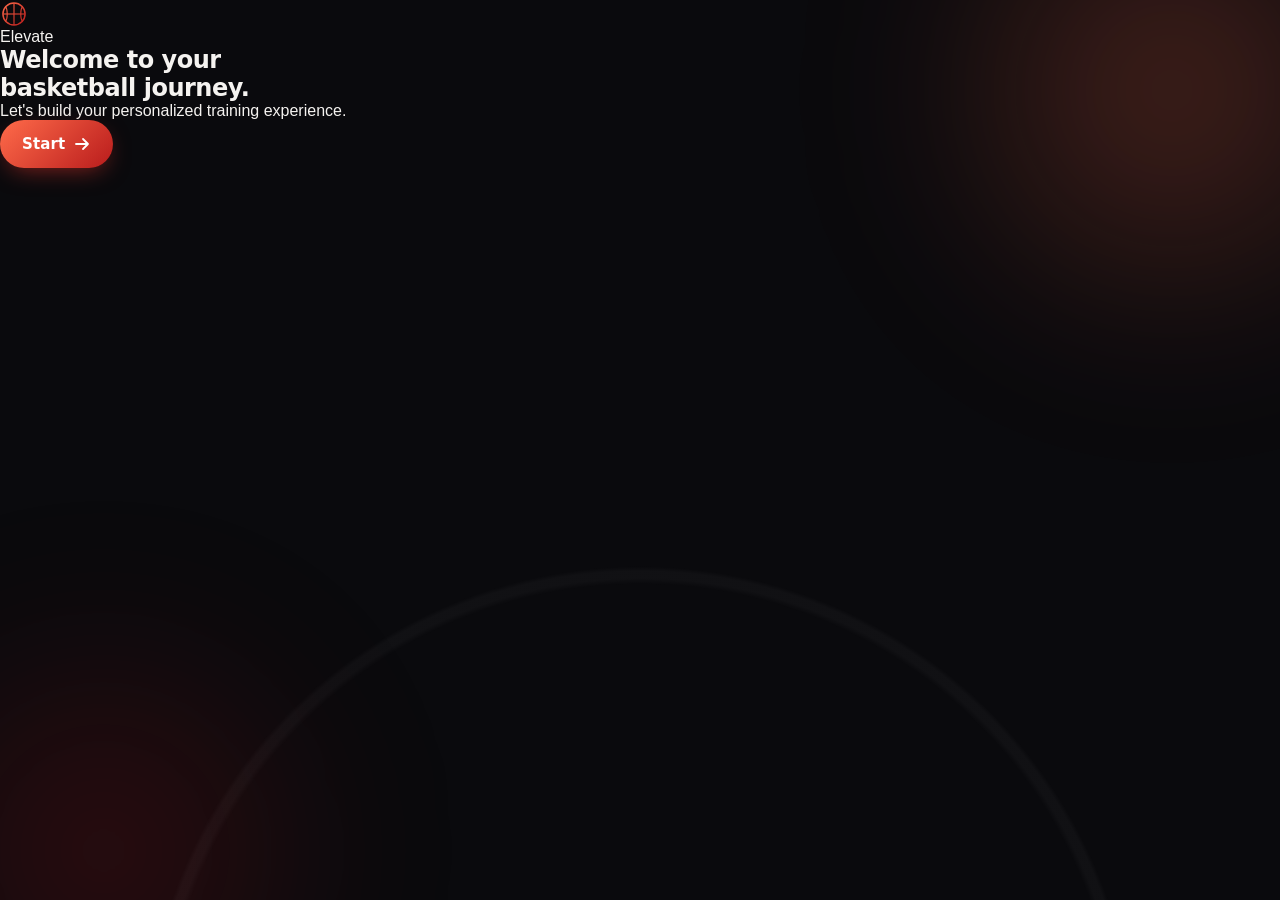
==== commit 20bb1500: "Create index.html" ====
--- a/index.html
+++ b/index.html
@@ -3,17 +3,19 @@
 <head>
   <meta charset="UTF-8" />
   <meta name="viewport" content="width=device-width, initial-scale=1.0, viewport-fit=cover, maximum-scale=1" />
-  <title>ShotForm — Dashboard</title>
-  <meta name="description" content="Your basketball training dashboard." />
-
+  <title>Elevate</title>
+  <meta name="description" content="Build your personalized basketball training profile." />
+  <!-- PWA -->
   <meta name="theme-color" content="#0A0A0D" />
   <meta name="apple-mobile-web-app-capable" content="yes" />
   <meta name="apple-mobile-web-app-status-bar-style" content="black-translucent" />
-  <meta name="apple-mobile-web-app-title" content="ShotForm" />
-  <link rel="apple-touch-icon" href="assets/icon-192.png" />
-  <link rel="icon" href="assets/icon-192.png" />
+  <meta name="apple-mobile-web-app-title" content="Elevate" />
+  <link rel="manifest" href="manifest.json" />
+  <link rel="apple-touch-icon" href="assets/Elevate Logo.png" />
+  <link rel="icon" href="assets/Elevate Logo.png" />
 
   <link rel="stylesheet" href="styles.css" />
+  <script defer src="https://cloud.umami.is/script.js" data-website-id="6bcb85d3-9731-4675-a4c1-59ea0014a3fa"></script>
 </head>
 <body>
 
@@ -24,169 +26,84 @@
     <div class="court-lines"></div>
   </div>
 
-  <main id="app" class="dashboard">
+  <!-- Initial load animation -->
+  <div id="loader" class="loader" role="status" aria-label="Loading">
+    <svg class="loader__ball" viewBox="0 0 48 48" fill="none" xmlns="http://www.w3.org/2000/svg">
+      <circle cx="24" cy="24" r="20" stroke="url(#loaderGrad)" stroke-width="3"/>
+      <path d="M4 24H44" stroke="url(#loaderGrad)" stroke-width="2.5"/>
+      <path d="M24 4V44" stroke="url(#loaderGrad)" stroke-width="2.5"/>
+      <path d="M8 10C13 15 13 33 8 38" stroke="url(#loaderGrad)" stroke-width="2.5"/>
+      <path d="M40 10C35 15 35 33 40 38" stroke="url(#loaderGrad)" stroke-width="2.5"/>
+      <defs>
+        <linearGradient id="loaderGrad" x1="4" y1="4" x2="44" y2="44" gradientUnits="userSpaceOnUse">
+          <stop stop-color="#FF6B4A"/>
+          <stop offset="1" stop-color="#B91C1C"/>
+        </linearGradient>
+      </defs>
+    </svg>
+  </div>
 
-    <!-- ============ HEADER ============ -->
-    <header class="dash-header">
-      <div class="dash-header__top">
-        <span class="brand__mark" aria-hidden="true">
-          <svg viewBox="0 0 48 48" fill="none" xmlns="http://www.w3.org/2000/svg">
-            <circle cx="24" cy="24" r="19" stroke="url(#brandGrad)" stroke-width="2.5"/>
-            <path d="M5 24H43" stroke="url(#brandGrad)" stroke-width="2"/>
-            <path d="M24 5V43" stroke="url(#brandGrad)" stroke-width="2"/>
-            <path d="M9 10.5C13.5 15.5 13.5 32.5 9 37.5" stroke="url(#brandGrad)" stroke-width="2"/>
-            <path d="M39 10.5C34.5 15.5 34.5 32.5 39 37.5" stroke="url(#brandGrad)" stroke-width="2"/>
-            <defs>
-              <linearGradient id="brandGrad" x1="5" y1="5" x2="43" y2="43" gradientUnits="userSpaceOnUse">
-                <stop stop-color="#FF6B4A"/>
-                <stop offset="1" stop-color="#B91C1C"/>
-              </linearGradient>
-            </defs>
-          </svg>
-        </span>
-        <button id="btn-profile" class="icon-btn" type="button" aria-label="Profile">
+  <main id="app" class="app" aria-live="polite">
+
+    <!-- ============ SCREEN: WELCOME (root landing page) ============ -->
+    <section id="screen-welcome" class="screen screen--welcome is-active" data-screen>
+      <div class="screen__inner">
+      <div class="welcome__content">
+        <div class="brand">
+          <span class="brand__mark" aria-hidden="true">
+            <svg viewBox="0 0 48 48" fill="none" xmlns="http://www.w3.org/2000/svg">
+              <circle cx="24" cy="24" r="19" stroke="url(#brandGrad)" stroke-width="2.5"/>
+              <path d="M5 24H43" stroke="url(#brandGrad)" stroke-width="2"/>
+              <path d="M24 5V43" stroke="url(#brandGrad)" stroke-width="2"/>
+              <path d="M9 10.5C13.5 15.5 13.5 32.5 9 37.5" stroke="url(#brandGrad)" stroke-width="2"/>
+              <path d="M39 10.5C34.5 15.5 34.5 32.5 39 37.5" stroke="url(#brandGrad)" stroke-width="2"/>
+              <defs>
+                <linearGradient id="brandGrad" x1="5" y1="5" x2="43" y2="43" gradientUnits="userSpaceOnUse">
+                  <stop stop-color="#FF6B4A"/>
+                  <stop offset="1" stop-color="#B91C1C"/>
+                </linearGradient>
+              </defs>
+            </svg>
+          </span>
+          <span class="brand__name">Elevate</span>
+        </div>
+
+        <h1 class="welcome__title" tabindex="-1">
+          Welcome to your<br /><span class="text-gradient">basketball journey.</span>
+        </h1>
+        <p class="welcome__subtitle">
+          Let's build your personalized training experience.
+        </p>
+
+        <button id="btn-start" class="btn btn--primary btn--large" type="button">
+          <span>Start</span>
           <svg width="18" height="18" viewBox="0 0 18 18" fill="none" aria-hidden="true">
-            <circle cx="9" cy="6" r="3.2" stroke="currentColor" stroke-width="1.6"/>
-            <path d="M3 15.5C3.8 12.4 6.1 10.8 9 10.8C11.9 10.8 14.2 12.4 15 15.5" stroke="currentColor" stroke-width="1.6" stroke-linecap="round"/>
+            <path d="M3 9H15M15 9L10 4M15 9L10 14" stroke="currentColor" stroke-width="1.8" stroke-linecap="round" stroke-linejoin="round"/>
           </svg>
         </button>
       </div>
-
-      <p id="dash-date" class="dash-header__date"></p>
-      <h1 id="dash-greeting" class="dash-header__greeting">Hey there.</h1>
-    </header>
-
-    <!-- ============ WEATHER CARD ============ -->
-    <section class="card card--weather" id="weather-card" data-state="prompt">
-
-      <!-- state: prompt (no location yet) -->
-      <div class="weather__prompt" data-weather-view="prompt">
-        <div class="weather__prompt-icon" aria-hidden="true">
-          <svg width="26" height="26" viewBox="0 0 26 26" fill="none">
-            <path d="M13 2C8 2 4.5 5.7 4.5 10.4C4.5 16.6 13 24 13 24C13 24 21.5 16.6 21.5 10.4C21.5 5.7 18 2 13 2Z" stroke="url(#pinGrad)" stroke-width="1.8" stroke-linejoin="round"/>
-            <circle cx="13" cy="10.4" r="3.2" stroke="url(#pinGrad)" stroke-width="1.8"/>
-            <defs>
-              <linearGradient id="pinGrad" x1="4.5" y1="2" x2="21.5" y2="24" gradientUnits="userSpaceOnUse">
-                <stop stop-color="#FF6B4A"/>
-                <stop offset="1" stop-color="#B91C1C"/>
-              </linearGradient>
-            </defs>
-          </svg>
-        </div>
-        <p class="weather__prompt-title">See today's conditions</p>
-        <p class="weather__prompt-copy">Share your location to check if it's a good day for outdoor reps.</p>
-        <button id="btn-enable-location" class="btn btn--primary btn--full" type="button">
-          <span>Enable location</span>
-        </button>
-      </div>
-
-      <!-- state: loading -->
-      <div class="weather__loading" data-weather-view="loading" hidden>
-        <div class="weather__spinner" aria-hidden="true"></div>
-        <p>Finding your weather…</p>
-      </div>
-
-      <!-- state: error -->
-      <div class="weather__error" data-weather-view="error" hidden>
-        <p class="weather__error-title">Couldn't get your location</p>
-        <p class="weather__error-copy" id="weather-error-copy">Check your browser's location permission and try again.</p>
-        <button id="btn-retry-location" class="btn btn--ghost btn--full" type="button">
-          <span>Try again</span>
-        </button>
-      </div>
-
-      <!-- state: ready -->
-      <div class="weather__ready" data-weather-view="ready" hidden>
-        <div class="weather__ready-top">
-          <div>
-            <p class="weather__place" id="weather-place">—</p>
-            <p class="weather__updated" id="weather-updated">Updated just now</p>
-          </div>
-          <button id="btn-refresh-weather" class="icon-btn icon-btn--sm" type="button" aria-label="Refresh weather">
-            <svg width="15" height="15" viewBox="0 0 15 15" fill="none" aria-hidden="true">
-              <path d="M13 7.5A5.5 5.5 0 1 1 11.6 3.9M13 1.5V5H9.6" stroke="currentColor" stroke-width="1.4" stroke-linecap="round" stroke-linejoin="round"/>
-            </svg>
-          </button>
-        </div>
-
-        <div class="weather__main">
-          <div class="weather__icon" id="weather-icon" aria-hidden="true"></div>
-          <div class="weather__temp-block">
-            <span class="weather__temp" id="weather-temp">--°</span>
-            <span class="weather__condition" id="weather-condition">—</span>
-          </div>
-        </div>
-
-        <div class="weather__stats">
-          <div class="weather__stat">
-            <span class="weather__stat-label">High</span>
-            <span class="weather__stat-value" id="weather-high">--°</span>
-          </div>
-          <div class="weather__stat">
-            <span class="weather__stat-label">Low</span>
-            <span class="weather__stat-value" id="weather-low">--°</span>
-          </div>
-          <div class="weather__stat">
-            <span class="weather__stat-label">Wind</span>
-            <span class="weather__stat-value" id="weather-wind">-- mph</span>
-          </div>
-        </div>
-
-        <p class="weather__note" id="weather-note"></p>
-      </div>
-    </section>
-
-    <!-- ============ TODAY'S WORKOUT ============ -->
-    <section class="card card--workout">
-      <div class="card__header">
-        <div>
-          <p class="card__eyebrow">Today's workout</p>
-          <h2 class="card__title" id="workout-title">Shooting &amp; Ballhandling</h2>
-        </div>
-        <span class="card__badge" id="workout-progress-badge">0/4</span>
-      </div>
-
-      <ul class="workout-list" id="workout-list">
-        <!-- populated by script.js -->
-      </ul>
-
-      <button class="btn btn--primary btn--full" id="btn-start-workout" type="button">
-        <span>Start workout</span>
-      </button>
-    </section>
-
-    <!-- ============ THIS WEEK'S SCHEDULE ============ -->
-    <section class="card card--schedule">
-      <div class="card__header">
-        <div>
-          <p class="card__eyebrow">This week</p>
-          <h2 class="card__title">Training schedule</h2>
-        </div>
-      </div>
-
-      <div class="schedule-grid" id="schedule-grid">
-        <!-- populated by script.js -->
-      </div>
-
-      <p class="schedule-note" id="schedule-note"></p>
-    </section>
-
-    <!-- ============ QUICK STATS ============ -->
-    <section class="card card--stats">
-      <div class="card__header">
-        <div>
-          <p class="card__eyebrow">Your profile</p>
-          <h2 class="card__title">Quick stats</h2>
-        </div>
-      </div>
-
-      <div class="stats-grid" id="stats-grid">
-        <!-- populated by script.js -->
       </div>
     </section>
 
   </main>
 
-  <script src="script.js"></script>
+  <script>
+    // Root landing page: Start simply routes into the onboarding flow.
+    // Loader is hidden once the page is ready, then Start navigates to /onboarding.
+    document.addEventListener('DOMContentLoaded', () => {
+      const loader = document.getElementById('loader');
+      if (loader) {
+        requestAnimationFrame(() => loader.classList.add('is-hidden'));
+        setTimeout(() => loader.remove(), 500);
+      }
+
+      const btnStart = document.getElementById('btn-start');
+      if (btnStart) {
+        btnStart.addEventListener('click', () => {
+          window.location.href = '/onboarding';
+        });
+      }
+    });
+  </script>
 </body>
 </html>
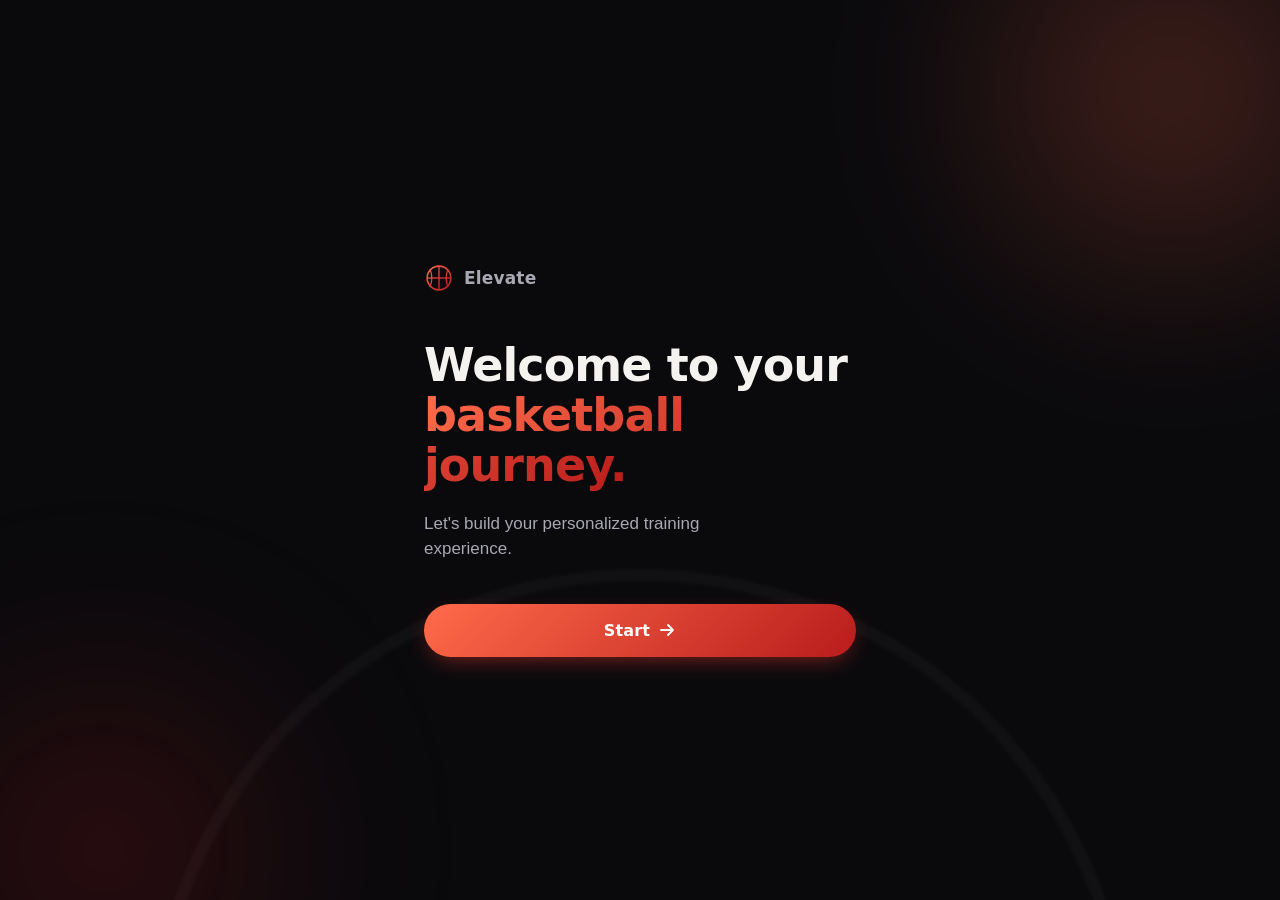
==== commit 6e7140b6: "Update index.html" ====
--- a/index.html
+++ b/index.html
@@ -10,11 +10,11 @@
   <meta name="apple-mobile-web-app-capable" content="yes" />
   <meta name="apple-mobile-web-app-status-bar-style" content="black-translucent" />
   <meta name="apple-mobile-web-app-title" content="Elevate" />
-  <link rel="manifest" href="manifest.json" />
-  <link rel="apple-touch-icon" href="assets/Elevate Logo.png" />
-  <link rel="icon" href="assets/Elevate Logo.png" />
+  <link rel="manifest" href="onboarding/manifest.json" />
+  <link rel="apple-touch-icon" href="onboarding/icon-192.png" />
+  <link rel="icon" href="onboarding/icon-192.png" />
 
-  <link rel="stylesheet" href="styles.css" />
+  <link rel="stylesheet" href="onboarding/styles.css" />
   <script defer src="https://cloud.umami.is/script.js" data-website-id="6bcb85d3-9731-4675-a4c1-59ea0014a3fa"></script>
 </head>
 <body>
--- a/onboarding/styles.css
+++ b/onboarding/styles.css
@@ -0,0 +1,928 @@
+/* ==========================================================================
+   SHOTFORM — DESIGN TOKENS
+   ========================================================================== */
+:root {
+  /* Color */
+  --bg: #0A0A0D;
+  --bg-elevated: #131316;
+  --surface: rgba(255, 255, 255, 0.045);
+  --surface-strong: rgba(255, 255, 255, 0.08);
+  --border: rgba(255, 255, 255, 0.09);
+  --border-strong: rgba(255, 255, 255, 0.16);
+
+  --ember: #FF6B4A;
+  --ember-deep: #B91C1C;
+  --ember-bright: #FF3B30;
+  --court: #E8A33D;
+
+  --text-primary: #F5F3F0;
+  --text-secondary: #A8A8B3;
+  --text-tertiary: #6C6C76;
+
+  --danger: #FF6B6B;
+  --success: #3DDC97;
+
+  --grad-ember: linear-gradient(135deg, var(--ember) 0%, var(--ember-deep) 100%);
+  --grad-ember-soft: linear-gradient(135deg, rgba(255,107,74,0.18) 0%, rgba(185,28,28,0.12) 100%);
+
+  /* Type */
+  --font-display: "Sora", "Avenir Next", "Segoe UI", system-ui, -apple-system, sans-serif;
+  --font-body: -apple-system, BlinkMacSystemFont, "Segoe UI", Roboto, Helvetica, Arial, sans-serif;
+
+  /* Layout */
+  --radius-sm: 12px;
+  --radius-md: 18px;
+  --radius-lg: 26px;
+  --radius-full: 999px;
+  --max-width: 480px;
+
+  /* Motion */
+  --ease-out: cubic-bezier(0.16, 1, 0.3, 1);
+  --ease-in-out: cubic-bezier(0.65, 0, 0.35, 1);
+  --dur-fast: 180ms;
+  --dur-med: 360ms;
+  --dur-slow: 620ms;
+}
+
+@font-face {
+  font-family: "Sora";
+  src: local("Sora");
+  font-display: swap;
+}
+
+/* ==========================================================================
+   RESET
+   ========================================================================== */
+* { margin: 0; padding: 0; box-sizing: border-box; -webkit-tap-highlight-color: transparent; }
+
+html, body {
+  height: 100%;
+  overflow: hidden;
+  overscroll-behavior: none;
+}
+
+body {
+  background: var(--bg);
+  color: var(--text-primary);
+  font-family: var(--font-body);
+  height: 100vh;
+  height: 100dvh;
+  -webkit-font-smoothing: antialiased;
+  text-rendering: optimizeLegibility;
+}
+
+button {
+  font-family: inherit;
+  border: none;
+  background: none;
+  color: inherit;
+  cursor: pointer;
+}
+
+input, select, textarea {
+  font-family: inherit;
+  color: inherit;
+}
+
+h1, h2, h3 { font-family: var(--font-display); font-weight: 700; letter-spacing: -0.02em; }
+
+::selection { background: var(--ember); color: #fff; }
+
+:focus-visible {
+  outline: 2px solid var(--ember);
+  outline-offset: 3px;
+  border-radius: 8px;
+}
+
+/* ==========================================================================
+   AMBIENT BACKDROP
+   ========================================================================== */
+.backdrop {
+  position: fixed;
+  inset: 0;
+  z-index: 0;
+  overflow: hidden;
+  pointer-events: none;
+}
+
+.glow {
+  position: absolute;
+  border-radius: 50%;
+  filter: blur(90px);
+  opacity: 0.55;
+  will-change: transform;
+}
+
+.glow--one {
+  width: 60vh;
+  height: 60vh;
+  top: -20vh;
+  right: -18vh;
+  background: radial-gradient(circle, rgba(255,107,74,0.55) 0%, rgba(255,107,74,0) 70%);
+  animation: drift-one 16s var(--ease-in-out) infinite alternate;
+}
+
+.glow--two {
+  width: 55vh;
+  height: 55vh;
+  bottom: -22vh;
+  left: -16vh;
+  background: radial-gradient(circle, rgba(185,28,28,0.5) 0%, rgba(185,28,28,0) 70%);
+  animation: drift-two 19s var(--ease-in-out) infinite alternate;
+}
+
+@keyframes drift-one {
+  from { transform: translate(0, 0) scale(1); }
+  to   { transform: translate(-6%, 8%) scale(1.12); }
+}
+@keyframes drift-two {
+  from { transform: translate(0, 0) scale(1); }
+  to   { transform: translate(8%, -6%) scale(1.08); }
+}
+
+/* faint court arc line etched into the backdrop, for texture */
+.court-lines {
+  position: absolute;
+  inset: 0;
+  background:
+    radial-gradient(circle at 50% 118%, transparent 0%, transparent 38.5%, rgba(255,255,255,0.05) 39%, rgba(255,255,255,0.05) 39.6%, transparent 40%);
+  opacity: 0.6;
+}
+
+@media (prefers-reduced-motion: reduce) {
+  .glow--one, .glow--two { animation: none; }
+}
+
+/* ==========================================================================
+   LOADER
+   ========================================================================== */
+.loader {
+  position: fixed;
+  inset: 0;
+  z-index: 100;
+  display: flex;
+  align-items: center;
+  justify-content: center;
+  background: var(--bg);
+  transition: opacity var(--dur-slow) var(--ease-out), visibility var(--dur-slow);
+}
+
+.loader.is-hidden {
+  opacity: 0;
+  visibility: hidden;
+  pointer-events: none;
+}
+
+.loader__ball {
+  width: 44px;
+  height: 44px;
+  animation: spin-bounce 1.1s var(--ease-in-out) infinite;
+}
+
+@keyframes spin-bounce {
+  0%   { transform: rotate(0deg) scale(1); }
+  50%  { transform: rotate(180deg) scale(0.85); }
+  100% { transform: rotate(360deg) scale(1); }
+}
+
+/* ==========================================================================
+   APP SHELL / SCREENS
+   ========================================================================== */
+.app {
+  position: fixed;
+  inset: 0;
+  z-index: 1;
+  overflow: hidden;
+}
+
+/* Each screen is a discrete, full-viewport page. Only the active one is
+   interactive; screens crossfade/slide between one another rather than the
+   document scrolling from one to the next. If a screen's own content is
+   taller than the viewport, that screen scrolls internally. */
+.screen {
+  position: absolute;
+  inset: 0;
+  overflow-y: auto;
+  -webkit-overflow-scrolling: touch;
+  display: flex;
+  flex-direction: column;
+  padding: max(28px, env(safe-area-inset-top)) 0 max(28px, env(safe-area-inset-bottom));
+  opacity: 0;
+  visibility: hidden;
+  pointer-events: none;
+}
+
+.screen.is-active {
+  opacity: 1;
+  visibility: visible;
+  pointer-events: auto;
+}
+
+.screen.is-page-entering { animation: page-in var(--dur-slow) var(--ease-out) forwards; }
+.screen.is-page-leaving { animation: page-out var(--dur-med) var(--ease-in-out) forwards; pointer-events: none; }
+
+@keyframes page-in {
+  from { opacity: 0; transform: translateY(16px) scale(0.99); }
+  to   { opacity: 1; transform: translateY(0) scale(1); }
+}
+@keyframes page-out {
+  from { opacity: 1; transform: translateY(0) scale(1); }
+  to   { opacity: 0; transform: translateY(-12px) scale(0.99); }
+}
+
+/* Centered, max-width column that holds each screen's actual content.
+   Kept separate from .screen so full-bleed decoration (confetti canvas,
+   completion glow) can still span the entire screen. */
+.screen__inner {
+  flex: 1;
+  display: flex;
+  flex-direction: column;
+  width: 100%;
+  max-width: var(--max-width);
+  min-height: 100%;
+  margin: 0 auto;
+  padding: 0 24px;
+}
+
+.screen__inner--center {
+  justify-content: center;
+  align-items: center;
+  text-align: center;
+}
+
+/* ==========================================================================
+   WELCOME SCREEN
+   ========================================================================== */
+.screen--welcome .screen__inner {
+  justify-content: center;
+  align-items: stretch;
+}
+
+.welcome__content {
+  display: flex;
+  flex-direction: column;
+  align-items: flex-start;
+  gap: 18px;
+}
+
+.brand {
+  display: flex;
+  align-items: center;
+  gap: 10px;
+  margin-bottom: 28px;
+  opacity: 0;
+  animation: fade-in-up var(--dur-slow) var(--ease-out) 80ms forwards;
+}
+
+.brand__mark { width: 30px; height: 30px; display: block; }
+.brand__mark svg { width: 100%; height: 100%; }
+
+.brand__name {
+  font-family: var(--font-display);
+  font-weight: 700;
+  font-size: 17px;
+  letter-spacing: 0.01em;
+  color: var(--text-secondary);
+}
+
+.welcome__title {
+  font-size: clamp(34px, 9vw, 46px);
+  line-height: 1.08;
+  opacity: 0;
+  animation: fade-in-up var(--dur-slow) var(--ease-out) 220ms forwards;
+}
+
+.text-gradient {
+  background: var(--grad-ember);
+  -webkit-background-clip: text;
+  background-clip: text;
+  color: transparent;
+}
+
+.welcome__subtitle {
+  font-size: 17px;
+  line-height: 1.5;
+  color: var(--text-secondary);
+  max-width: 34ch;
+  opacity: 0;
+  animation: fade-in-up var(--dur-slow) var(--ease-out) 380ms forwards;
+}
+
+.welcome__content .btn--large {
+  margin-top: 22px;
+  opacity: 0;
+  animation: slide-up-in var(--dur-slow) var(--ease-out) 560ms forwards;
+}
+
+@keyframes fade-in-up {
+  from { opacity: 0; transform: translateY(14px); }
+  to   { opacity: 1; transform: translateY(0); }
+}
+
+@keyframes slide-up-in {
+  from { opacity: 0; transform: translateY(28px); }
+  to   { opacity: 1; transform: translateY(0); }
+}
+
+/* ==========================================================================
+   BUTTONS
+   ========================================================================== */
+.btn {
+  display: inline-flex;
+  align-items: center;
+  justify-content: center;
+  gap: 8px;
+  font-family: var(--font-display);
+  font-weight: 600;
+  font-size: 15px;
+  letter-spacing: 0.01em;
+  padding: 15px 22px;
+  border-radius: var(--radius-full);
+  transition: transform var(--dur-fast) var(--ease-out), box-shadow var(--dur-fast) var(--ease-out), opacity var(--dur-fast);
+  user-select: none;
+  -webkit-user-select: none;
+}
+
+.btn:active { transform: scale(0.96); }
+
+.btn--primary {
+  background: var(--grad-ember);
+  color: #fff;
+  box-shadow: 0 8px 24px -8px rgba(255, 59, 48, 0.55);
+}
+
+.btn--primary:hover { box-shadow: 0 10px 30px -6px rgba(255, 59, 48, 0.7); }
+
+.btn--primary:disabled {
+  opacity: 0.4;
+  box-shadow: none;
+  pointer-events: none;
+}
+
+.btn--large { width: 100%; padding: 17px 24px; font-size: 16px; }
+.btn--full { width: 100%; }
+
+.icon-btn {
+  width: 38px;
+  height: 38px;
+  border-radius: var(--radius-full);
+  background: var(--surface);
+  border: 1px solid var(--border);
+  display: flex;
+  align-items: center;
+  justify-content: center;
+  color: var(--text-primary);
+  transition: background var(--dur-fast), transform var(--dur-fast), opacity var(--dur-fast);
+  flex-shrink: 0;
+}
+
+.icon-btn:active { transform: scale(0.9); }
+.icon-btn:hover { background: var(--surface-strong); }
+
+.icon-btn:disabled { opacity: 0; pointer-events: none; }
+
+/* ==========================================================================
+   QUIZ HEADER + SIGNATURE ARC PROGRESS
+   ========================================================================== */
+.quiz__header {
+  display: flex;
+  align-items: center;
+  gap: 14px;
+  margin-bottom: 8px;
+}
+
+.arc-progress { flex: 1; height: 40px; }
+.arc-progress__svg { width: 100%; height: 100%; overflow: visible; }
+
+#arcFill {
+  stroke-dasharray: 300;
+  stroke-dashoffset: 300;
+  transition: stroke-dashoffset var(--dur-slow) var(--ease-in-out);
+}
+
+#arcBall {
+  transition: transform var(--dur-slow) var(--ease-in-out);
+  filter: drop-shadow(0 0 6px rgba(255, 107, 74, 0.8));
+}
+
+.quiz__step-label {
+  font-family: var(--font-display);
+  font-size: 12px;
+  font-weight: 600;
+  color: var(--text-tertiary);
+  white-space: nowrap;
+  min-width: 34px;
+  text-align: right;
+}
+
+/* ==========================================================================
+   QUIZ BODY / QUESTIONS
+   ========================================================================== */
+.quiz__body {
+  flex: 1;
+  display: flex;
+  flex-direction: column;
+  justify-content: center;
+  padding: 20px 0 40px;
+  position: relative;
+}
+
+.question {
+  display: flex;
+  flex-direction: column;
+  gap: 22px;
+}
+
+.question.is-entering { animation: q-in var(--dur-med) var(--ease-out) forwards; }
+.question.is-leaving-back { animation: q-out-right var(--dur-fast) var(--ease-in-out) forwards; }
+.question.is-leaving-forward { animation: q-out-left var(--dur-fast) var(--ease-in-out) forwards; }
+.question.is-entering-back { animation: q-in-back var(--dur-med) var(--ease-out) forwards; }
+
+@keyframes q-in {
+  from { opacity: 0; transform: translateX(28px); }
+  to   { opacity: 1; transform: translateX(0); }
+}
+@keyframes q-in-back {
+  from { opacity: 0; transform: translateX(-28px); }
+  to   { opacity: 1; transform: translateX(0); }
+}
+@keyframes q-out-left {
+  from { opacity: 1; transform: translateX(0); }
+  to   { opacity: 0; transform: translateX(-28px); }
+}
+@keyframes q-out-right {
+  from { opacity: 1; transform: translateX(0); }
+  to   { opacity: 0; transform: translateX(28px); }
+}
+
+.question__eyebrow {
+  font-family: var(--font-display);
+  font-size: 12px;
+  font-weight: 700;
+  letter-spacing: 0.12em;
+  text-transform: uppercase;
+  color: var(--ember);
+}
+
+.question__title {
+  font-size: clamp(24px, 6.5vw, 30px);
+  line-height: 1.18;
+}
+
+.question__hint {
+  font-size: 14px;
+  color: var(--text-tertiary);
+  margin-top: -12px;
+}
+
+/* ==========================================================================
+   GLASS INPUT CARDS
+   ========================================================================== */
+.field {
+  background: var(--surface);
+  border: 1px solid var(--border);
+  backdrop-filter: blur(20px);
+  -webkit-backdrop-filter: blur(20px);
+  border-radius: var(--radius-md);
+  padding: 4px;
+  transition: border-color var(--dur-fast), background var(--dur-fast);
+}
+
+.field:focus-within {
+  border-color: var(--ember);
+  background: var(--surface-strong);
+}
+
+.field input[type="text"],
+.field input[type="number"] {
+  width: 100%;
+  background: transparent;
+  border: none;
+  outline: none;
+  padding: 16px 16px;
+  font-size: 18px;
+  font-family: var(--font-display);
+  font-weight: 600;
+  color: var(--text-primary);
+}
+
+.field input::placeholder { color: var(--text-tertiary); font-weight: 500; }
+
+/* Compound field (height ft/in, weight number+unit) */
+.field-row { display: flex; gap: 12px; }
+.field-row .field { flex: 1; }
+
+.field-row .field input { text-align: center; }
+
+.field__suffix {
+  display: flex;
+  align-items: center;
+  justify-content: center;
+  color: var(--text-tertiary);
+  font-size: 13px;
+  padding-right: 14px;
+  font-weight: 600;
+}
+
+.field--with-suffix { display: flex; align-items: center; }
+.field--with-suffix input { flex: 1; }
+
+/* Unit toggle (lbs / kg) */
+.toggle-group {
+  display: flex;
+  background: var(--surface);
+  border: 1px solid var(--border);
+  border-radius: var(--radius-full);
+  padding: 4px;
+  gap: 4px;
+}
+
+.toggle-group__opt {
+  flex: 1;
+  text-align: center;
+  padding: 10px 14px;
+  border-radius: var(--radius-full);
+  font-size: 14px;
+  font-weight: 600;
+  font-family: var(--font-display);
+  color: var(--text-secondary);
+  transition: background var(--dur-fast), color var(--dur-fast);
+}
+
+.toggle-group__opt.is-active {
+  background: var(--grad-ember);
+  color: #fff;
+}
+
+/* ==========================================================================
+   SLIDER FIELD (e.g. age)
+   ========================================================================== */
+.slider-field {
+  display: flex;
+  flex-direction: column;
+  gap: 8px;
+  padding: 6px 2px 2px;
+}
+
+.slider-field__value {
+  font-family: var(--font-display);
+  font-weight: 700;
+  font-size: 58px;
+  line-height: 1;
+  text-align: center;
+  background: var(--grad-ember);
+  -webkit-background-clip: text;
+  background-clip: text;
+  color: transparent;
+  transition: transform var(--dur-fast) var(--ease-out);
+}
+
+.slider-field__value.is-pulsing { transform: scale(1.1); }
+
+.slider-field__track-wrap { padding: 18px 2px 4px; }
+
+input[type="range"].slider {
+  -webkit-appearance: none;
+  appearance: none;
+  width: 100%;
+  height: 8px;
+  border-radius: var(--radius-full);
+  background: linear-gradient(
+    to right,
+    var(--ember) 0%,
+    var(--ember) var(--fill, 50%),
+    var(--surface-strong) var(--fill, 50%),
+    var(--surface-strong) 100%
+  );
+  outline: none;
+  cursor: pointer;
+  touch-action: pan-y;
+}
+
+input[type="range"].slider:focus-visible {
+  outline: 2px solid var(--ember);
+  outline-offset: 6px;
+}
+
+input[type="range"].slider::-webkit-slider-thumb {
+  -webkit-appearance: none;
+  appearance: none;
+  width: 30px;
+  height: 30px;
+  border-radius: 50%;
+  background: var(--grad-ember);
+  border: 3px solid var(--bg);
+  box-shadow: 0 4px 16px -2px rgba(255, 59, 48, 0.65), 0 0 0 1px var(--border-strong);
+  transition: transform var(--dur-fast) var(--ease-out);
+}
+
+input[type="range"].slider::-webkit-slider-thumb:active { transform: scale(1.18); }
+
+input[type="range"].slider::-moz-range-track {
+  height: 8px;
+  border-radius: var(--radius-full);
+  background: var(--surface-strong);
+}
+
+input[type="range"].slider::-moz-range-progress {
+  height: 8px;
+  border-radius: var(--radius-full);
+  background: var(--grad-ember);
+}
+
+input[type="range"].slider::-moz-range-thumb {
+  width: 30px;
+  height: 30px;
+  border-radius: 50%;
+  background: var(--grad-ember);
+  border: 3px solid var(--bg);
+  box-shadow: 0 4px 16px -2px rgba(255, 59, 48, 0.65);
+  transition: transform var(--dur-fast) var(--ease-out);
+}
+
+input[type="range"].slider::-moz-range-thumb:active { transform: scale(1.18); }
+
+.slider-field__scale {
+  display: flex;
+  justify-content: space-between;
+  font-size: 12px;
+  font-weight: 700;
+  color: var(--text-tertiary);
+  font-family: var(--font-display);
+  padding: 0 1px;
+}
+
+/* ==========================================================================
+   OPTION GRID (single / multi select choice buttons)
+   ========================================================================== */
+.option-grid {
+  display: grid;
+  grid-template-columns: repeat(2, 1fr);
+  gap: 10px;
+}
+
+.option-grid.is-list { grid-template-columns: 1fr; }
+
+.option {
+  position: relative;
+  display: flex;
+  align-items: center;
+  justify-content: space-between;
+  gap: 10px;
+  background: var(--surface);
+  border: 1px solid var(--border);
+  backdrop-filter: blur(20px);
+  -webkit-backdrop-filter: blur(20px);
+  border-radius: var(--radius-sm);
+  padding: 15px 16px;
+  font-size: 15px;
+  font-weight: 600;
+  font-family: var(--font-display);
+  color: var(--text-primary);
+  text-align: left;
+  transition: transform var(--dur-fast) var(--ease-out), border-color var(--dur-fast), background var(--dur-fast);
+}
+
+.option:active { transform: scale(0.97); }
+
+.option.is-selected {
+  border-color: var(--ember);
+  background: var(--grad-ember-soft);
+}
+
+.option__check {
+  width: 20px;
+  height: 20px;
+  border-radius: 6px;
+  border: 1.5px solid var(--border-strong);
+  flex-shrink: 0;
+  display: flex;
+  align-items: center;
+  justify-content: center;
+  transition: border-color var(--dur-fast), background var(--dur-fast);
+}
+
+.option.is-selected .option__check {
+  background: var(--grad-ember);
+  border-color: transparent;
+}
+
+.option__check svg {
+  width: 12px;
+  height: 12px;
+  opacity: 0;
+  transform: scale(0.5);
+  transition: opacity var(--dur-fast), transform var(--dur-fast);
+}
+
+.option.is-selected .option__check svg { opacity: 1; transform: scale(1); }
+
+/* radio-style circular check for single-select */
+.option-grid.is-radio .option__check { border-radius: var(--radius-full); }
+
+/* Days-of-week calendar picker */
+.days-grid {
+  display: grid;
+  grid-template-columns: repeat(7, 1fr);
+  gap: 8px;
+}
+
+.day-pill {
+  aspect-ratio: 1;
+  display: flex;
+  align-items: center;
+  justify-content: center;
+  flex-direction: column;
+  gap: 2px;
+  background: var(--surface);
+  border: 1px solid var(--border);
+  border-radius: var(--radius-sm);
+  font-family: var(--font-display);
+  font-weight: 700;
+  font-size: 13px;
+  color: var(--text-secondary);
+  transition: transform var(--dur-fast) var(--ease-out), border-color var(--dur-fast), background var(--dur-fast), color var(--dur-fast);
+}
+
+.day-pill:active { transform: scale(0.92); }
+
+.day-pill.is-selected {
+  background: var(--grad-ember);
+  border-color: transparent;
+  color: #fff;
+}
+
+.day-pill__dot {
+  width: 4px;
+  height: 4px;
+  border-radius: 50%;
+  background: currentColor;
+  opacity: 0.5;
+}
+
+.day-pill.is-selected .day-pill__dot { opacity: 1; }
+
+/* ==========================================================================
+   FOOTER / ERRORS
+   ========================================================================== */
+.quiz__footer {
+  padding-top: 8px;
+  display: flex;
+  flex-direction: column;
+  gap: 12px;
+}
+
+.error-message {
+  color: var(--danger);
+  font-size: 13.5px;
+  font-weight: 600;
+  text-align: center;
+  animation: shake 320ms var(--ease-in-out);
+}
+
+@keyframes shake {
+  0%, 100% { transform: translateX(0); }
+  20% { transform: translateX(-6px); }
+  40% { transform: translateX(6px); }
+  60% { transform: translateX(-4px); }
+  80% { transform: translateX(4px); }
+}
+
+/* ==========================================================================
+   COMPLETE SCREEN
+   ========================================================================== */
+.screen--complete {
+  overflow: hidden;
+}
+
+.complete__glow {
+  position: absolute;
+  width: 70vh;
+  height: 70vh;
+  border-radius: 50%;
+  background: radial-gradient(circle, rgba(255,107,74,0.35) 0%, rgba(255,107,74,0) 68%);
+  filter: blur(40px);
+  animation: pulse-glow 2.6s var(--ease-in-out) infinite;
+  pointer-events: none;
+}
+
+@keyframes pulse-glow {
+  0%, 100% { transform: scale(1); opacity: 0.7; }
+  50% { transform: scale(1.15); opacity: 1; }
+}
+
+.confetti-canvas {
+  position: absolute;
+  inset: 0;
+  width: 100%;
+  height: 100%;
+  pointer-events: none;
+}
+
+.complete__content {
+  position: relative;
+  z-index: 2;
+  display: flex;
+  flex-direction: column;
+  align-items: center;
+  gap: 10px;
+  max-width: 380px;
+}
+
+.check-wrap { margin-bottom: 14px; }
+
+.check-svg { width: 84px; height: 84px; }
+
+.check-circle {
+  stroke-dasharray: 226;
+  stroke-dashoffset: 226;
+  animation: draw-circle 700ms var(--ease-out) forwards;
+}
+
+.check-mark {
+  stroke-dasharray: 40;
+  stroke-dashoffset: 40;
+  animation: draw-check 420ms var(--ease-out) 620ms forwards;
+}
+
+@keyframes draw-circle {
+  to { stroke-dashoffset: 0; }
+}
+@keyframes draw-check {
+  to { stroke-dashoffset: 0; }
+}
+
+.complete__title {
+  font-size: 30px;
+  opacity: 0;
+  animation: fade-in-up var(--dur-med) var(--ease-out) 900ms forwards;
+}
+
+.complete__subtitle {
+  font-size: 16px;
+  color: var(--text-secondary);
+  opacity: 0;
+  animation: fade-in-up var(--dur-med) var(--ease-out) 1020ms forwards;
+}
+
+.profile-summary {
+  margin-top: 24px;
+  width: 100%;
+  background: var(--surface);
+  border: 1px solid var(--border);
+  backdrop-filter: blur(20px);
+  -webkit-backdrop-filter: blur(20px);
+  border-radius: var(--radius-lg);
+  padding: 18px 20px;
+  display: flex;
+  flex-direction: column;
+  gap: 10px;
+  text-align: left;
+  opacity: 0;
+  animation: fade-in-up var(--dur-med) var(--ease-out) 1140ms forwards;
+}
+
+.profile-summary__row {
+  display: flex;
+  justify-content: space-between;
+  align-items: baseline;
+  gap: 12px;
+  font-size: 13.5px;
+  padding: 6px 0;
+  border-bottom: 1px solid var(--border);
+}
+
+.profile-summary__row:last-child { border-bottom: none; }
+
+.profile-summary__label {
+  color: var(--text-tertiary);
+  font-weight: 600;
+  flex-shrink: 0;
+}
+
+.profile-summary__value {
+  color: var(--text-primary);
+  font-weight: 600;
+  text-align: right;
+}
+
+/* ==========================================================================
+   RESPONSIVE
+   ========================================================================== */
+@media (min-width: 560px) {
+  .screen { padding-top: 48px; }
+  .welcome__content { gap: 20px; }
+}
+
+@media (max-height: 680px) {
+  .quiz__body { padding: 12px 0 24px; }
+  .question { gap: 16px; }
+}
+
+@media (prefers-reduced-motion: reduce) {
+  *, *::before, *::after {
+    animation-duration: 0.001ms !important;
+    animation-iteration-count: 1 !important;
+    transition-duration: 0.001ms !important;
+  }
+}
